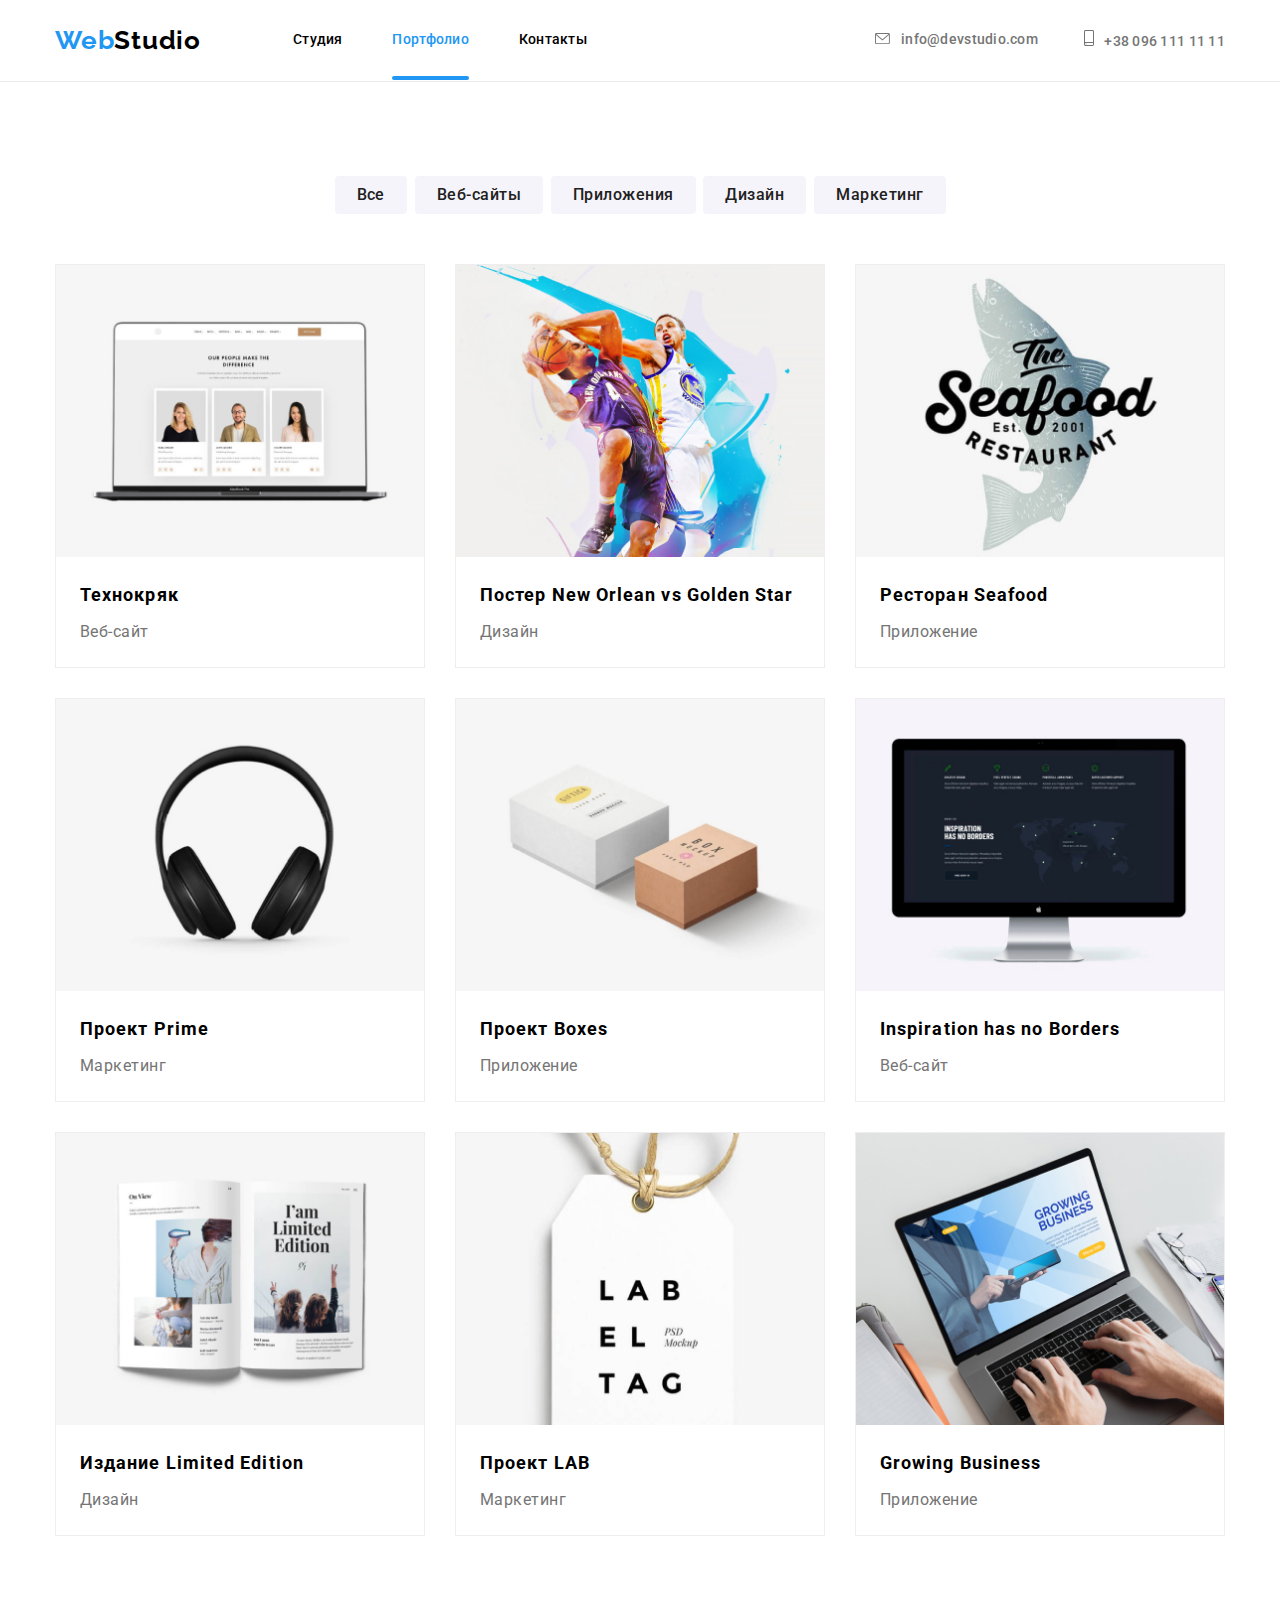
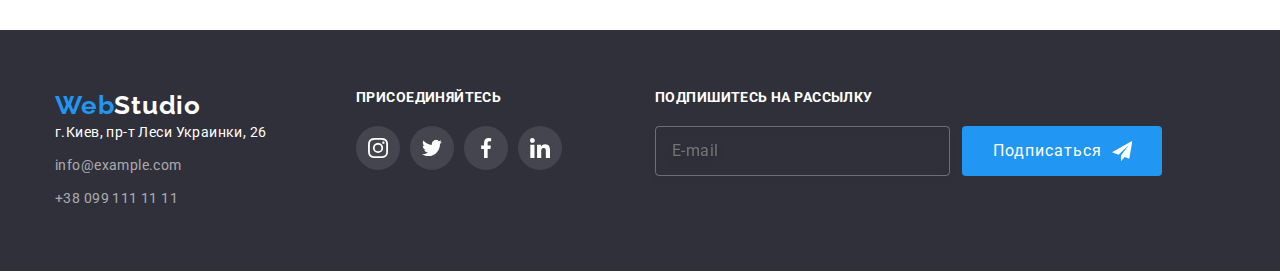
==== portfolio.html @ e786050d "первая фиксация" ====
<!DOCTYPE html>
<html lang="ru">
<head>
    <meta charset="UTF-8">
    <meta http-equiv="X-UA-Compatible" content="IE=edge">
    <meta name="viewport" content="width=device-width, initial-scale=1.0">
    <title>WebStudio</title>
    <link 
        href="https://fonts.googleapis.com/css2?family=Raleway:wght@700&family=Roboto:wght@400;500;700;900&display=swap"
        rel="stylesheet" />
    <link rel="stylesheet" href="https://cdnjs.cloudflare.com/ajax/libs/modern-normalize/1.1.0/modern-normalize.min.css">
    <link rel="stylesheet" href="css/styles.css"/>
</head>
<body>
    <!--шапка-->
    <header>
        <div class="container page-header">
            <nav>
                <a class="logo" href="./index.html">Web<span class="logo-accent">Studio</span></a>
                <ul class="header-nav">
                    <li class=""><a class="nav-page" href="./index.html">Студия</a></li>
                    <li class=""><a class="nav-page portfolio-page current" href="./portfolio.html">Портфолио</a></li>
                    <li class=""><a class="nav-page" href="">Контакты</a></li>
                </ul>
            </nav>
            <ul class="header-contact">
                <li><a class="contact-page" href="mailto:info@devstudio.com"><svg class="icon-header mail">
                            <use href="./images/symbol-defs.svg#envelope"></use>
                        </svg>info@devstudio.com</a></li>
                <li><a class="contact-page" href="tel:+380961111111"><svg class="icon-header tel">
                            <use href="./images/symbol-defs.svg#smartphone"></use>
                        </svg>+38 096 111 11 11</a></li>
            </ul>
        </div>
    </header>
    <main>
        <section class="portfolio">
            <div class="container">
                <!--фильтр-->
                <h1 class="portfolio-item">Наши работы</h1>
                <ul class="filter">
                    <li class="filter-button"><button type="button" class="button-port">Все</button></li>
                    <li class="filter-button"><button type="button" class="button-port">Веб-сайты</button></li>
                    <li class="filter-button"><button type="button" class="button-port">Приложения</button></li>
                    <li class="filter-button"><button type="button" class="button-port">Дизайн</button></li>
                    <li class="filter-button"><button type="button" class="button-port">Маркетинг</button></li>
                </ul>
                <!--список работ-->
                <ul class="work">
                    <li class="work-box"><a class="work-link" href="">
                        <div class="work-window"><img src="./images/techno.jpg" width="370" alt="Ноутбук со страницей веб-сайта">
                            <div class="work-card">
                                <p class="work-card-title">Ресурс предлагает комплексные предложения с разным уровнем функционала и сервисов. Все это позволит посетителю получить
                                исчерпывающие сведения о компании или частном лице.</p>
                            </div>
                        </div>
                        <div class="work-text">
                            <h3>Технокряк</h3>
                            <p>Веб-сайт</p>
                        </div></a>
                    </li>
                    <li class="work-box"><a class="work-link" href="">
                        <div class="work-window"><img src="./images/new-orlean.jpg" width="370" alt="Постер">
                            <div class="work-card">
                                <p class="work-card-title">Ресурс предлагает комплексные предложения с разным уровнем функционала и сервисов. Все это позволит посетителю получить
                                исчерпывающие сведения о компании или частном лице.</p>
                            </div>
                        </div>
                        <div class="work-text">
                            <h3>Постер New Orlean vs Golden Star</h3>
                            <p>Дизайн</p>
                        </div></a>
                    </li>
                    <li class="work-box"><a class="work-link" href="">
                        <div class="work-window"><img src="./images/seafood.jpg" width="370" alt="Логотип ресторана">
                            <div class="work-card">
                                <p class="work-card-title">Ресурс предлагает комплексные предложения с разным уровнем функционала и сервисов. Все это позволит посетителю получить
                                исчерпывающие сведения о компании или частном лице.</p>
                            </div>
                        </div>
                        <div class="work-text">
                            <h3>Ресторан Seafood</h3>
                            <p>Приложение</p>
                        </div></a>
                    </li>
                    <li class="work-box"><a class="work-link" href="">
                        <div class="work-window"><img src="./images/prime.jpg" width="370" alt="Наушники">
                            <div class="work-card">
                                <p class="work-card-title">Ресурс предлагает комплексные предложения с разным уровнем функционала и сервисов. Все это позволит посетителю получить
                                исчерпывающие сведения о компании или частном лице.</p>
                            </div>
                        </div>
                        <div class="work-text">
                            <h3>Проект Prime</h3>
                            <p>Маркетинг</p>
                        </div></a>
                    </li>
                    <li class="work-box"><a class="work-link" href="">
                        <div class="work-window"><img src="./images/boxes.jpg" width="370" alt="Коробки">
                            <div class="work-card">
                                <p class="work-card-title">Ресурс предлагает комплексные предложения с разным уровнем функционала и сервисов. Все это позволит посетителю получить
                                исчерпывающие сведения о компании или частном лице.</p>
                            </div>
                        </div>
                        <div class="work-text">
                            <h3>Проект Boxes</h3>
                            <p>Приложение</p>
                        </div></a>
                        
                    </li>
                    <li class="work-box"><a class="work-link" href="">
                        <div class="work-window"><img src="./images/borders.jpg" width="370" alt="Монитор со страницей веб-сайта">
                            <div class="work-card">
                                <p class="work-card-title">Ресурс предлагает комплексные предложения с разным уровнем функционала и сервисов. Все это позволит посетителю получить
                                исчерпывающие сведения о компании или частном лице.</p>
                            </div>
                        </div>
                        <div class="work-text">
                            <h3>Inspiration has no Borders</h3>
                            <p>Веб-сайт</p>
                        </div></a>
                    </li>
                    <li class="work-box"><a class="work-link" href="">
                        <div class="work-window"><img src="./images/limited.jpg" width="370" alt="Журнал">
                            <div class="work-card">
                                <p class="work-card-title">Ресурс предлагает комплексные предложения с разным уровнем функционала и сервисов. Все это позволит посетителю получить
                                исчерпывающие сведения о компании или частном лице.</p>
                            </div>
                        </div>
                        <div class="work-text">
                            <h3>Издание Limited Edition</h3>
                            <p>Дизайн</p>
                        </div></a>
                    </li>
                    <li class="work-box"><a class="work-link" href="">
                        <div class="work-window"><img src="./images/lab.jpg" width="370" alt="Бирка товара">
                            <div class="work-card">
                                <p class="work-card-title">Ресурс предлагает комплексные предложения с разным уровнем функционала и сервисов. Все это позволит посетителю получить
                                исчерпывающие сведения о компании или частном лице.</p>
                            </div>
                        </div>
                        <div class="work-text">
                            <h3>Проект LAB</h3>
                            <p>Маркетинг</p>
                        </div></a>
                    </li>
                    <li class="work-box"><a class="work-link" href="">
                        <div class="work-window"><img src="./images/business.jpg" width="370" alt="Фото приложения">
                            <div class="work-card">
                                <p class="work-card-title">Ресурс предлагает комплексные предложения с разным уровнем функционала и сервисов. Все это позволит посетителю получить
                                исчерпывающие сведения о компании или частном лице.</p>
                            </div>
                        </div>
                        <div class="work-text">
                            <h3>Growing Business</h3>
                            <p>Приложение</p>
                        </div></a>
                    </li>
                </ul>
            </div>
        </section>
    </main>
    <footer>
        <div class="container">
            <div class="footer-box">
                <div class="footer-address">
                    <a class="logo" href="./index.html">Web<span class="logo-accent-footer">Studio</span></a>
                    <address>
                        <ul class="address">
                            <li><a class="footer-contact" href="https://goo.gl/maps/jAV8vngoX1ZqWARp7">г.Киев, пр-т Леси
                                    Украинки, 26</a></li>
                            <li><a class="footer-contact phone-mail" href="mailto:info@example.com">info@example.com</a>
                            </li>
                            <li><a class="footer-contact phone-mail" href="tel:+380991111111">+38 099 111 11 11</a></li>
                        </ul>
                    </address>
                </div>
                <div class="footer-network">
                    <h3 class="network-title">присоединяйтесь</h3>
                    <ul class="team-network-footer">
                        <li><a href="" class="footer-svg"><svg class="icon">
                                    <use href="./images/symbol-defs.svg#instagram"></use>
                                </svg></a></li>
                        <li><a href="" class="footer-svg"><svg class="icon">
                                    <use href="./images/symbol-defs.svg#twitter"></use>
                                </svg></a></li>
                        <li><a href="" class="footer-svg"><svg class="icon">
                                    <use href="./images/symbol-defs.svg#facebook"></use>
                                </svg></a></li>
                        <li><a href="" class="footer-svg"><svg class="icon">
                                    <use href="./images/symbol-defs.svg#linkedin"></use>
                                </svg></a></li>
                    </ul>
                </div>
                <div class="footer-form">
                    <h3 class="network-title">Подпишитесь на рассылку</h3>
                    <form class="footer-form-box">
                        <input class="footer-email" type="email" name="email" required placeholder="E-mail" />
                        <button class="footer-subscrib" type="submit">Подписаться<svg class="airplane">
                                <use href="./images/symbol-defs.svg#airplane"></use>
                            </svg></button>
                    </form>
                </div>
            </div>
        </div>
    </footer>
</body>
</html>
---- css/styles.css ----
/*цвет основного текста #212121*/
/*цвет вторичного текста #757575*/
/*цвет текста акцент #2196F3*/
/*цвет текста активн #FFFFFF/
/*основной цвет фона #E5E5E5*/

:root {
    --primary-text-color: #21212;
    --main-text-color: #757575;
    --accent-text-color: #2196F3;
    --active-text-color: #FFFFFF;
}

body {
    background-color: #FFFFFF;
    color: var(--primary-text-color);

    font-family: Roboto, sans-serif;
    font-style: normal;
    font-weight: 700;
}

section {
    padding-top: 94px;
    padding-bottom: 94px;
}

.container {
    width: 1200px;
    padding-left: 15px;
    padding-right: 15px;
    margin-left: auto;
    margin-right: auto;
}

h1, h2, h3, ul, p {
    margin: 0;
    padding: 0;
}

ul {
    list-style: none;
    cursor: pointer;
}

html {
    box-sizing: border-box;
}

a {
    text-decoration: none;
    color: var(--primary-text-color);
    margin: 0;
        padding: 0;
}

img {
    display: block;
    width: 100%;
    height: auto;
    padding: 0;
    margin: 0;
}

/*шапка*/
/*логотип*/
.logo {
    color: var(--accent-text-color);

    font-family: Raleway, sans-serif;
    font-size: 26px;
    line-height: 1.19;
    letter-spacing: 0.03em;
}

.logo-accent {
    color: #000;
}

/*навигация + контакты*/
header {
    border-bottom: 1px solid #ECECEC;
}

.page-header {    
    display: flex;
    flex-direction: row;
    justify-content: space-between;
    align-items: center;
    padding-top: 25px;
    padding-bottom: 25px;
}

nav {
    width: 532px;
    display: flex;
    flex-direction: row;
    justify-content: space-between;
    align-items: center;
}

.header-nav, .header-contact {
    font-family: Roboto, sans-serif;
    font-weight: 500;
    font-size: 14px;
    line-height: 1.14;
    letter-spacing: 0.02em;
}

.header-nav {
    display: flex;
    flex-direction: row;
    width: 294px;
    justify-content: space-between;
    padding: 0;
}

.nav-page {
    position: relative;
    transition: color 250ms cubic-bezier(0.4, 0, 0.2, 1);
}

.nav-page:hover,
.nav-page:focus {
    color: var(--accent-text-color);
}

.studio-page::after,
.portfolio-page::after {
    display: block;
    content: "";
    position: absolute;
    width: 100%;
    height: 4px;
    border-radius: 2px;
    background-color: #2196F3;
    top: 45px;
}

.current {
    color: var(--accent-text-color);
}

.header-contact {
    display: flex;
    width: 350px;
    list-style: none;
    justify-content: space-between;
    align-items: center;
    padding: 0;
    margin: 0;
}

.icon-header {
    display: flexbox;
    fill: currentColor;
    margin: 0 10px 0 0;
    padding: 0;
    background-size: auto;
    background-position: center;
    align-items: center;
}

.mail {
    width: 16px;
    height: 12px;
}

.tel {
    width: 10px;
    height: 16px;
}

.contact-page {
    color: var(--main-text-color);
    transition: color 250ms cubic-bezier(0.4, 0, 0.2, 1);
}

.contact-page:hover,
.contact-page:focus {
    color: var(--accent-text-color);
}

/*герой*/
.hero {    
    color: #FFFFFF;
    background-color: #2F303A;
    background-image: linear-gradient(to right, rgba(47, 48, 58, 0.4), rgba(47, 48, 58, 0.4)), url('../images/hero.jpg');
    background-repeat: no-repeat;
    background-position: center;
    background-size: cover;
    background-size: 1600px;
    text-align: center;
    padding-top: 200px;
    padding-bottom: 200px;
}

.hero-item {
    display: inline-block;
    width: 696px;
    margin-bottom: 30px;
    
    color: #FFFFFF;

    font-family: Roboto, sans-serif;
    font-weight: 900;
    font-size: 44px;
    line-height: 1.36;
    letter-spacing: 0.06em;
    text-transform: uppercase;
}

.button-order {
    color: var(--active-text-color);
    background: var(--accent-text-color);
    
    font-family: Roboto, sans-serif;
    font-size: 16px;
    line-height: 1.88;
    letter-spacing: 0.06em;

    display: block;
    min-width: 200px;
    height: 50px;
    margin: 0 auto;
    
    cursor: pointer;

    border: transparent;
    border-radius: 4px;
    transition: color 250ms cubic-bezier(0.4, 0, 0.2, 1), background-color 250ms cubic-bezier(0.4, 0, 0.2, 1);    
}

.button-order:hover, 
.button-order:focus {
    color: var(--accent-text-color);
    background-color: var(--active-text-color);
}

.button-order:active {
    color: var(--accent-text-color);
}

/*направления*/

.quality {
    padding-bottom: 0;
}

.quality-big-box {
    display: flex;
    flex-direction: row;
    justify-content: space-between;
    padding: 0;
    margin-left: auto;
    margin-right: auto;
}

.quality-box {
    width: 270px;
    height: 251px;
}

.quality-box::before {
    display: block;
    content: "";
    height: 120px;
    margin-bottom: 30px;
    background: #F5F4FA;
    border-radius: 4px;
    background-size: 70px;
    background-position: center;
    background-repeat: no-repeat;
}

.antenna::before {         
    background-image: url(../images/antenna.svg);
}

.clock::before {
    background-image: url(../images/clock.svg);
}

.diagram::before {
    background-image: url(../images/diagram.svg);
}

.astronaut::before {
    background-image: url(../images/astronaut.svg);
}

.quality-title {
    color: var(--primary-text-color);

    font-family: Roboto, sans-serif;
    font-size: 14px;
    line-height: 1.14;
    letter-spacing: 0.03em;
    text-transform: uppercase;
    margin-bottom: 10px;
}

.quality-item {
    color: var(--main-text-color);

    font-family: Roboto, sans-serif;
    font-weight: 400;
    font-size: 14px;
    line-height: 1.71;
    letter-spacing: 0.03em;
}

/*чем занимаемся*/

.activity-title {
    color: var(--primary-text-color);

    font-family: Roboto, sans-serif;
    font-size: 36px;
    line-height: 1.17;
    text-align: center;
    letter-spacing: 0.03em;
    margin-top: 0;
    margin-bottom: 50px;
}

.activity-box {
    display: flex;
    flex-direction: row;
    justify-content: space-between;
    margin-top: 50px;
    margin: 0;
    padding: 0;
}

.activity-card {
    display: flex;
    position: relative;
}

.activity-card-title {
    display: flex;
    font-size: 14px;
    line-height: 1.14;
    align-items: center;
    justify-content: center;
    letter-spacing: 0.03em;
    text-transform: uppercase;
    color: #FFFFFF;
    position: absolute;
    background: rgba(47, 48, 58, 0.8);
    width: 100%;
    height: 70px;
    bottom: 0;
}

/*сотрудники*/

.team {    
    background-color: #F5F4FA;
}

.team-title {
    font-family: Roboto, sans-serif;
    font-size: 36px;
    line-height: 1.17;
    text-align: center;
    letter-spacing: 0.03em;
    margin-top: 0;
    margin-bottom: 50px;
    padding: 0;
}

.team-big-box {
    display: flex;
    flex-direction: row;
    justify-content: space-between;
    width: 1170px;
    margin: 0;
    padding: 0;
}

.team-box {
    background-color: #FFFFFF;
    width: 270px;        
    border-bottom-left-radius: 4px;
    border-bottom-right-radius: 4px;
    box-shadow: 0px 1px 3px rgba(0, 0, 0, 0.12), 
                0px 1px 1px rgba(0, 0, 0, 0.14), 
                0px 2px 1px rgba(0, 0, 0, 0.2);
}

.team-content {
    padding: 30px 0;
}

.team-box-title {
    color: var(--primary-text-color);

    font-family: Roboto, sans-serif;
    font-weight: 500;
    font-size: 16px;
    line-height: 1.19;
    text-align: center;
    letter-spacing: 0.03em;
    margin-top: 0; 
    margin-bottom: 10px;
}

.team-box-item {
    color: var(--main-text-color);

    font-family: Roboto, sans-serif;
    font-weight: 400;
    font-size: 16px;
    line-height: 1.19;
    text-align: center;
    letter-spacing: 0.03em;
    margin-bottom: 16px;
}

.team-network {
    display: flexbox;
    flex-direction: row;
    justify-content: space-between;
    margin-left: 32px;
    margin-right: 32px;
}

.team-svg {
    fill: rgba(175, 177, 184, 1);
    background-color: var(--active-text-color);

    width: 44px;
    height: 44px;
    margin: 0;
    padding: 0;
    border-radius: 50%;
    display: flex;
    align-items: center;
    justify-content: center;
    transition: background-color 250ms cubic-bezier(0.4, 0, 0.2, 1), fill 250ms cubic-bezier(0.4, 0, 0.2, 1);    
}

.team-svg:hover,
.team-svg:active {
    background-color: var(--accent-text-color);
    fill: var(--active-text-color);
}

.icon {
    display: block;
    width: 20px;
    height: 20px;
    margin: 0;
    padding: 0;
    background-size: auto;
    background-position: center;
    align-items: center;
}

.clients-title {
    color: var(--primary-text-color);
    
    font-family: Roboto, sans-serif;
    font-size: 36px;
    line-height: 1.17;
    letter-spacing: 0.03em;
    text-align: center;
    margin-bottom: 50px;
}
.clients-big-box {
    display: flex;
    justify-content: space-between;
    width: 1170px;
    margin: 0;
    padding: 0;
}

.clients-site {
    display: block;
    width: 170px;
    height: 92px;
    padding: 16px 32px;
    margin: 0;
    background-size: auto;
    background-position: center;
    background-color: #fff;
    border: 1px solid #AFB1B8;
    border-radius: 4px;
    fill: rgba(175, 177, 184, 1);
    transition: border-color 250ms cubic-bezier(0.4, 0, 0.2, 1), fill 250ms cubic-bezier(0.4, 0, 0.2, 1);    
}

.clients-icon {
    width: 106px;
    height: 60px;
}

.clients-site:hover, 
.clients-site:focus {
    fill: var(--accent-text-color);
    border-color: rgba(33, 150, 243, 1);
}

/*подвал*/
footer {
    background-color: #2F303A;
    padding-top: 60px;
    padding-bottom: 60px;
}

.footer-box {
    display: flex;
    flex-direction: row;
}

.footer-address {
    margin-right: 70px;
}

.footer .logo {
    display: inline-flex;
    margin-bottom: 20px;
}

.logo-accent-footer {
    color: #FFFFFF;
}

.address {
    font-style: normal;
    
    display: inline-block;
    width: 231px;    
    margin: 0;
    padding: 0;
}

.address > li {
    margin-bottom: 9px;
}

.address > li:last-child {
    margin-bottom: 0;
}

.footer-contact {
    color: #FFFFFF;

    font-family: Roboto, sans-serif;
    font-weight: 400;
    font-size: 14px;
    line-height: 1.71;
    letter-spacing: 0.03em;
    transition: color 250ms cubic-bezier(0.4, 0, 0.2, 1);
}

.phone-mail {
    color: rgba(255, 255, 255, 0.6);
}

.footer-contact:hover,
.footer-contact:focus {
    color: var(--accent-text-color);
}

.network-title {
    color: #FFFFFF;

    font-family: 'Roboto' sans-serif;
    font-size: 14px;
    line-height: 1.14;
    letter-spacing: 0.03em;
    text-transform: uppercase;
    margin-bottom: 20px;
    
}

.team-network {
    display: flex;
    width: 206px;
    justify-content: space-between;
    margin: auto;    
}

.team-network-footer {
    display: flex;
    width: 206px;
    justify-content: space-between;
    margin-left: 0; 
}

.footer-svg {
    background-color: rgba(255, 255, 255, 0.1);
    fill: #FFFFFF;

    width: 44px;
    height: 44px;
    border-radius: 50%;
    padding: auto;
    display: flex;
    align-items: center;
    justify-content: center;
    transition: background-color 250ms cubic-bezier(0.4, 0, 0.2, 1);
}

.footer-svg:hover,
.footer-svg:focus {
    background-color: var(--accent-text-color);
}

.footer-form {
    margin-left: 93px;
}

.footer-form-box {
    display: flex;
    height: 50px;   
}

.footer-email {
    color: rgba(255, 255, 255, 0.6);
    background-color: transparent;
    list-style: none;
    font-weight: 400;
    font-size: 16px;
    line-height: 1,25;
    letter-spacing: 0.03em;

    width: 295px;
    height: 50px;
    padding: 15px 16px;
    margin-right: 12px;
    
    border: 1px solid rgba(255, 255, 255, 0.3);
    filter: drop-shadow(0px 4px 4px rgba(0, 0, 0, 0.15));
    border-radius: 4px;
    transition: border-color 250ms cubic-bezier(0.4, 0, 0.2, 1);
}

.footer-email:focus {
    color: var(--accent-text-color);
    border-color: var(--accent-text-color);
}

.footer-subscrib {    
    color:var(--active-text-color);
    font-size: 16px;
    line-height: 1.88;
    letter-spacing: 0.06em;
    background: var(--accent-text-color);    
    border-radius: 4px;
    border-color:  transparent;

    cursor: pointer;

    display: flex;
    align-items: center;
    text-align: left;
    width: 200px;
    height: 50px;
    padding: 10px 28px 10px 29px;
    transition: box-shadow 250ms cubic-bezier(0.4, 0, 0.2, 1);
}

.footer-subscrib:hover {
    box-shadow: 0px 4px 4px rgba(0, 0, 0, 0.15);
}

.airplane {    
    width: 24px;
    height: 24px;
    margin-left: 10px;
    fill: #FFFFFF;
}

/*модалка*/

.backdrop {
    position: fixed;
    top: 0;
    left: 0;
    width: 100%;
    height: 100%;
    background-color: rgba(0, 0, 0, 0.2);
    opacity: 1;
    transition: opacity 250ms cubic-bezier(0.4, 0, 0.2, 1);   
}

.backdrop.is-hidden {
    opacity: 0;
    pointer-events: none;
}

.modal {
    position: absolute;
    width: 528px;
    height: 581px;
    background: #FFFFFF;
    box-shadow: 0px 1px 3px rgba(0, 0, 0, 0.12), 0px 1px 1px rgba(0, 0, 0, 0.14), 0px 2px 1px rgba(0, 0, 0, 0.2);
    border-radius: 4px;
    top: 50%;
    left: 50%;
    transform: translate(-50%, -50%) scale(1);
    transition: transform 250ms cubic-bezier(0.4, 0, 0.2, 1);
    padding: 40px;
}

.backdrop.is-hidden .modal {
    transform: translate(-50%, -50%) scale(0.9);
}

.modal-close {
    display: block;
    position: absolute;
    cursor: pointer;
    width: 30px;
    height: 30px;
    border-radius: 50%;
    border: 1px solid rgba(0, 0, 0, 0.1);
    top: 8px;
    right: 8px;
}

.close-svg {
    position: relative;
    width: 11px;
    height: 11px;
    fill: rgba(0, 0, 0, 1);
    align-items: center;
    justify-content: center;
}

.modal-title {
font-size: 20px;
line-height: 1.15;
letter-spacing: 0.03em;

color: #212121;
text-align: center;
margin-bottom: 30px;
}

.modal-form {
    display: block;
    position: relative;
    width: 100%;
    height: 40px;
    margin-bottom: 28px;
}

input, textarea {
    appearance: none;
    outline: none;
    border: none;   
}

.modal-input {
    display: block;
    width: 100%;
    height: 100%;
    border: 1px solid rgba(33, 33, 33, 0.2);
    border-radius: 4px;
    padding: 11px 11px 11px 42px;

    font-weight: 400;
    font-size: 14px;
    line-height: 1.14;
    letter-spacing: 0.01em;

    color: rgba(117, 117, 117, 0.5);

    transition: border-color 250ms cubic-bezier(0.4, 0, 0.2, 1);
}

.modal-item {
    display: block;
    position: absolute;
    font-weight: 400;
    font-size: 12px;
    line-height: 1.17;
    letter-spacing: 0.01em;

    color: #757575;
    top: 50%;
    left: 42px;
    transform: translateY(-50%);
    transition: transform 250ms cubic-bezier(0.4, 0, 0.2, 1);
}

.form-svg {
    display: block;
    width: 18px;
    height: 18px;
    position: absolute;
    left: 12px;
    top: 11px;    
    transition: fill 250ms cubic-bezier(0.4, 0, 0.2, 1);
}

.modal-input:focus + .modal-item, 
.modal-input:not(:placeholder-shown) + .modal-item {
    transform: translate(-42px, -40px);  
}

.modal-input:focus {
    border-color: var(--accent-text-color);
    color: var(--accent-text-color);
}

.modal-input:focus ~ .form-svg {
    fill: var(--accent-text-color);    
}

.textarea {
    display: block;
    position: relative;
    width: 100%;
    height: 120px;    
    margin-bottom: 25px;
}

textarea {    
    resize: none;
    border: 1px solid rgba(33, 33, 33, 0.2);
    border-radius: 4px;
    width: 100%;
    height: 100%;
    padding: 12px 16px;    
    transition: color 250ms cubic-bezier(0.4, 0, 0.2, 1);
    transition: border-color 250ms cubic-bezier(0.4, 0, 0.2, 1);  
}

textarea:focus {
    color: var(--accent-text-color);
    border-color: var(--accent-text-color);    
}

.textarea-item {
    display: block;
    position: absolute;
    font-weight: 400;
    font-size: 12px;
    line-height: 1.17;
    letter-spacing: 0.01em;

    color: #757575;
    top: -18px;
    left: 0;    
}

.checkbox-title {
    font-weight: 400;
    font-size: 14px;
    line-height: 1.71;
    letter-spacing: 0.03em;
    
    color: #757575;

    display: flex;
    justify-content: center;
    align-items: center;
}

.checkbox {
    --webkit-appearance: none;
    --moz-appearance: none;
    appearance: none;
}

.checkbox-svg {
    display: inline-block;
    content: "";
    width: 16px;
    height: 15px;
    border: 1px solid #212121;
    border-radius: 2px;    
    margin-right: 8px;    
}

.checkbox:checked + .checkbox-svg {
    background-size: contain;
    background-color: var(--accent-text-color);
    background-image: url(../images/ticks.svg);
    border-color: transparent;
    fill: var(--active-text-color);
}

.treaty {
    margin-left: 4px;
    color: var(--accent-text-color);
    text-decoration: underline;
}

.modal-submit {
    display: block;
    width: 200px;
    height: 50px;
    margin: 30px auto 0 auto;
    
    cursor: pointer;

    font-size: 16px;
    line-height: 1.88;
    letter-spacing: 0.06em;
    
    color: #FFFFFF;
    background-color: var(--accent-text-color);
    border-color: transparent;
    box-shadow: 0px 4px 4px rgba(0, 0, 0, 0.15);
    border-radius: 4px;
}

/*портфолио*/
.portfolio-item {
    color: var(--primary-text-color);
    font-size: 0;
    margin: 0;
    padding: 0;
}

.filter {
    max-width: 611px;
    display: flex;
    flex-direction: row;
    justify-content: space-between;
    margin-left: auto;
    margin-right: auto;
    margin-top: 0;
    margin-bottom: 50px;
    padding: 0;
}

.button-port {
    color: #212121;
    background: #F5F4FA;

    font-family: Roboto, sans-serif;
    font-size: 16px;
    font-weight: 500;
    line-height: 1.62;
    letter-spacing: 0.03em;
    
    display: block;
    cursor: pointer;
    padding: 6px 22px;

    border: transparent;
    border-radius: 4px;

    transition: color 250ms cubic-bezier(0.4, 0, 0.2, 1), background-color 250ms cubic-bezier(0.4, 0, 0.2, 1), box-shadow 250ms cubic-bezier(0.4, 0, 0.2, 1);
}

.button-port:hover,
.button-port:focus {
    color: var(--active-text-color);
    background-color: var(--accent-text-color);
    box-shadow: inset 0px 3px 1px rgba(0, 0, 0, 0.1), 
                    0px 1px 2px rgba(0, 0, 0, 0.08), 
                    0px 2px 2px rgba(0, 0, 0, 0.12);
}

.filter-button > filter {
    margin: 0;
    padding: 0;
}

.work {
    display: flex;
    width: 1170px;
    
    flex-wrap: wrap;
    margin-bottom: 0;
    padding: 0;
}

.work-box {
    display: block;
    
    width: 370px;
    height: 404px;
    margin-left: 0;
    margin-right: 30px;
    margin-top: 0;
    margin-bottom: 30px;
    padding: 0;
    background-color: #FFFFFF;
    border: 1px solid #EEEEEE;
}

.work-box:nth-child(3n) {
    margin-right: 0;
}

.work-box:nth-last-child(-n+3) {
    margin-bottom: 0;
}

.work-box {
    display: block;
    transition: box-shadow 250ms cubic-bezier(0.4, 0, 0.2, 1);    
}

.work-text {
    padding: 20px 24px;
}

.work-text h3 {
    color: var(--primary-text-color);

    font-family: Roboto, sans-serif;
    font-size: 18px;
    line-height: 2;
    letter-spacing: 0.06em;
    padding: 0;
    margin: 0 0 4px 0;
}

.work-text p {
    color: var(--main-text-color);

    font-family: Roboto, sans-serif;
    font-weight: 400;
    font-size: 16px;
    line-height: 1.88;
    letter-spacing: 0.03em;
    margin: 0;
    padding: 0;
}

.work-window {
    display: block;
    position: relative;
    overflow: hidden;
}

.work-card {
    display: block;
    position: absolute;
    width: 370px;
    height: 294px;
    padding: 64px 24px;
    top: 0;
    left: 0;
    background-color: rgba(33, 150, 243, 0.9);
    opacity: 0;
    transform: translateY(100%);
    transition: opacity 250ms cubic-bezier(0.4, 0, 0.2, 1), transform 250ms cubic-bezier(0.4, 0, 0.2, 1);
    box-shadow: none;
}

.work-link:hover .work-card, 
.work-link:focus .work-card {
    opacity: 1;
    transform: translateY(0%);
}

.work-link {
    display: block;
}

.work-link:hover, 
.work-link:focus  {
    box-shadow: 0px 1px 1px rgba(0, 0, 0, 0.12), 0px 4px 4px rgba(0, 0, 0, 0.06), 1px 4px 6px rgba(0, 0, 0, 0.16);
}


.work-card .work-card-title {
    font-weight: 400;
    font-size: 18px;
    line-height: 1.56;
    letter-spacing: 0.03em;

    color: #FFFFFF;
}
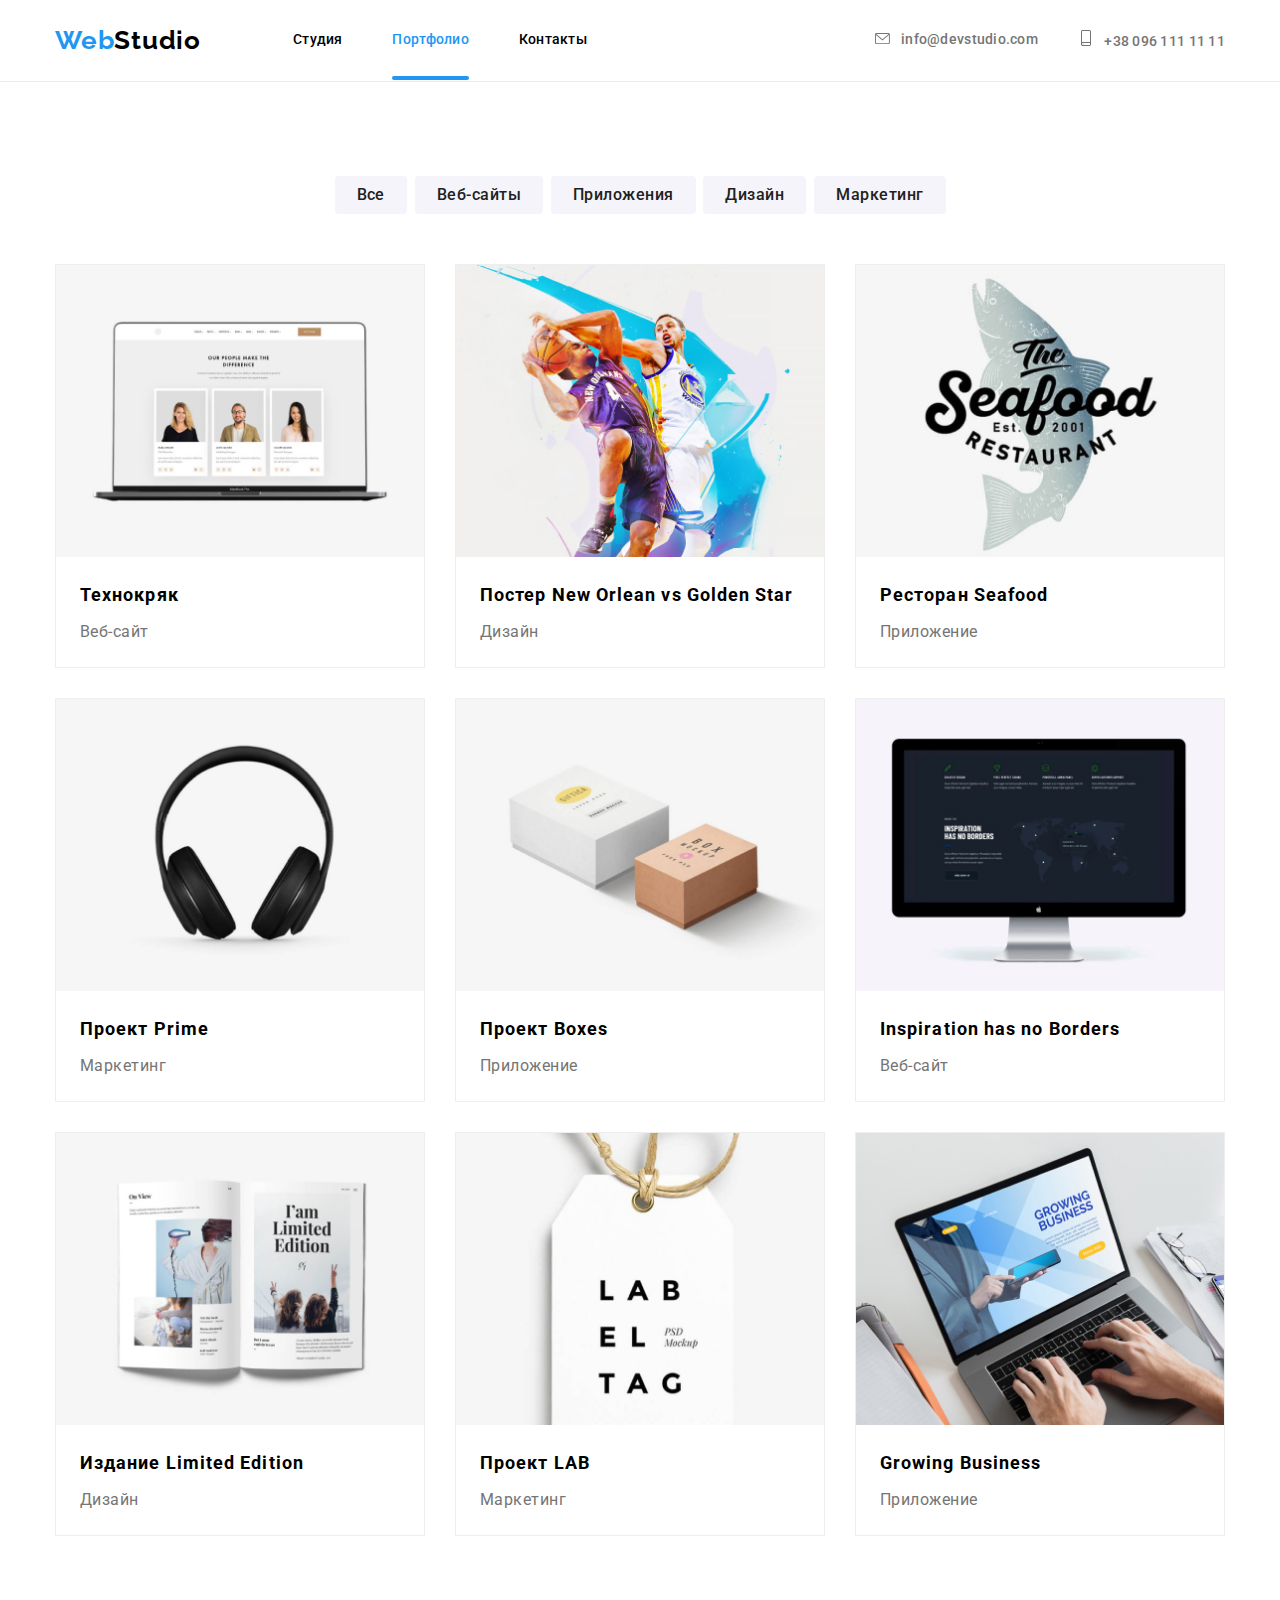
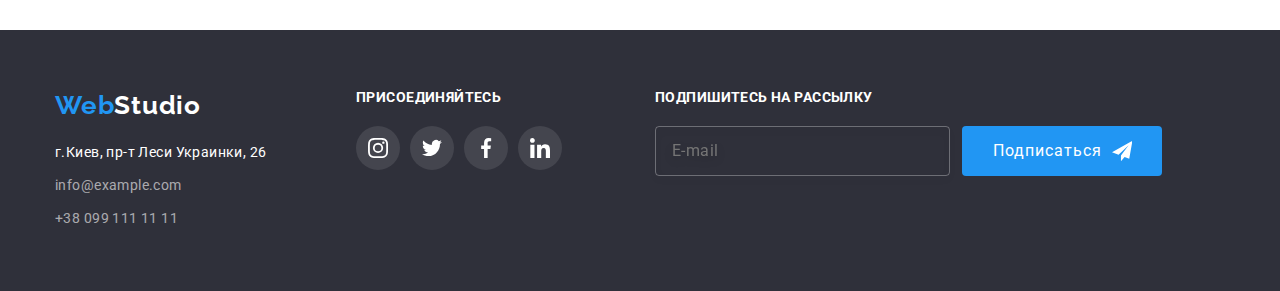
==== commit a8c92d78: "переименование классов по BEM" ====
--- a/portfolio.html
+++ b/portfolio.html
@@ -14,20 +14,20 @@
 <body>
     <!--шапка-->
     <header>
-        <div class="container page-header">
-            <nav>
-                <a class="logo" href="./index.html">Web<span class="logo-accent">Studio</span></a>
-                <ul class="header-nav">
-                    <li class=""><a class="nav-page" href="./index.html">Студия</a></li>
-                    <li class=""><a class="nav-page portfolio-page current" href="./portfolio.html">Портфолио</a></li>
-                    <li class=""><a class="nav-page" href="">Контакты</a></li>
+        <div class="container header">
+            <nav class="header__nav">
+                <a class="logo" href="./index.html">Web<span class="logo--black">Studio</span></a>
+                <ul class="header__menu">
+                    <li class=""><a class="header__link" href="./index.html">Студия</a></li>
+                    <li class=""><a class="header__link header__link--color header__link--line" href="./portfolio.html">Портфолио</a></li>
+                    <li class=""><a class="header__link" href="">Контакты</a></li>
                 </ul>
             </nav>
-            <ul class="header-contact">
-                <li><a class="contact-page" href="mailto:info@devstudio.com"><svg class="icon-header mail">
+            <ul class="header__contact">
+                <li><a class="header__communication" href="mailto:info@devstudio.com"><svg class="header__icon">
                             <use href="./images/symbol-defs.svg#envelope"></use>
                         </svg>info@devstudio.com</a></li>
-                <li><a class="contact-page" href="tel:+380961111111"><svg class="icon-header tel">
+                <li><a class="header__communication" href="tel:+380961111111"><svg class="header__icon header__icon--size">
                             <use href="./images/symbol-defs.svg#smartphone"></use>
                         </svg>+38 096 111 11 11</a></li>
             </ul>
@@ -37,123 +37,123 @@
         <section class="portfolio">
             <div class="container">
                 <!--фильтр-->
-                <h1 class="portfolio-item">Наши работы</h1>
-                <ul class="filter">
-                    <li class="filter-button"><button type="button" class="button-port">Все</button></li>
-                    <li class="filter-button"><button type="button" class="button-port">Веб-сайты</button></li>
-                    <li class="filter-button"><button type="button" class="button-port">Приложения</button></li>
-                    <li class="filter-button"><button type="button" class="button-port">Дизайн</button></li>
-                    <li class="filter-button"><button type="button" class="button-port">Маркетинг</button></li>
+                <h1 class="filter__title">Наши работы</h1>
+                <ul class="filter__box">
+                    <li class=""><button type="button" class="filter__button">Все</button></li>
+                    <li class=""><button type="button" class="filter__button">Веб-сайты</button></li>
+                    <li class=""><button type="button" class="filter__button">Приложения</button></li>
+                    <li class=""><button type="button" class="filter__button">Дизайн</button></li>
+                    <li class=""><button type="button" class="filter__button">Маркетинг</button></li>
                 </ul>
                 <!--список работ-->
                 <ul class="work">
-                    <li class="work-box"><a class="work-link" href="">
-                        <div class="work-window"><img src="./images/techno.jpg" width="370" alt="Ноутбук со страницей веб-сайта">
-                            <div class="work-card">
-                                <p class="work-card-title">Ресурс предлагает комплексные предложения с разным уровнем функционала и сервисов. Все это позволит посетителю получить
-                                исчерпывающие сведения о компании или частном лице.</p>
-                            </div>
-                        </div>
-                        <div class="work-text">
-                            <h3>Технокряк</h3>
-                            <p>Веб-сайт</p>
-                        </div></a>
-                    </li>
-                    <li class="work-box"><a class="work-link" href="">
-                        <div class="work-window"><img src="./images/new-orlean.jpg" width="370" alt="Постер">
-                            <div class="work-card">
-                                <p class="work-card-title">Ресурс предлагает комплексные предложения с разным уровнем функционала и сервисов. Все это позволит посетителю получить
-                                исчерпывающие сведения о компании или частном лице.</p>
-                            </div>
-                        </div>
-                        <div class="work-text">
-                            <h3>Постер New Orlean vs Golden Star</h3>
-                            <p>Дизайн</p>
-                        </div></a>
-                    </li>
-                    <li class="work-box"><a class="work-link" href="">
-                        <div class="work-window"><img src="./images/seafood.jpg" width="370" alt="Логотип ресторана">
-                            <div class="work-card">
-                                <p class="work-card-title">Ресурс предлагает комплексные предложения с разным уровнем функционала и сервисов. Все это позволит посетителю получить
-                                исчерпывающие сведения о компании или частном лице.</p>
-                            </div>
-                        </div>
-                        <div class="work-text">
-                            <h3>Ресторан Seafood</h3>
-                            <p>Приложение</p>
-                        </div></a>
-                    </li>
-                    <li class="work-box"><a class="work-link" href="">
-                        <div class="work-window"><img src="./images/prime.jpg" width="370" alt="Наушники">
-                            <div class="work-card">
-                                <p class="work-card-title">Ресурс предлагает комплексные предложения с разным уровнем функционала и сервисов. Все это позволит посетителю получить
-                                исчерпывающие сведения о компании или частном лице.</p>
-                            </div>
-                        </div>
-                        <div class="work-text">
-                            <h3>Проект Prime</h3>
-                            <p>Маркетинг</p>
-                        </div></a>
-                    </li>
-                    <li class="work-box"><a class="work-link" href="">
-                        <div class="work-window"><img src="./images/boxes.jpg" width="370" alt="Коробки">
-                            <div class="work-card">
-                                <p class="work-card-title">Ресурс предлагает комплексные предложения с разным уровнем функционала и сервисов. Все это позволит посетителю получить
-                                исчерпывающие сведения о компании или частном лице.</p>
-                            </div>
-                        </div>
-                        <div class="work-text">
-                            <h3>Проект Boxes</h3>
-                            <p>Приложение</p>
+                    <li class="work__box"><a class="work__link" href="">
+                        <div class="work__window"><img src="./images/techno.jpg" width="370" alt="Ноутбук со страницей веб-сайта">
+                            <div class="work__card">
+                                <p class="work__overlay">Ресурс предлагает комплексные предложения с разным уровнем функционала и сервисов. Все это позволит посетителю получить
+                                исчерпывающие сведения о компании или частном лице.</p>
+                            </div>
+                        </div>
+                        <div class="work__text">
+                            <h3 class="work__title">Технокряк</h3>
+                            <p class="work__item" >Веб-сайт</p>
+                        </div></a>
+                    </li>
+                    <li class="work__box"><a class="work__link" href="">
+                        <div class="work__window"><img src="./images/new-orlean.jpg" width="370" alt="Постер">
+                            <div class="work__card">
+                                <p class="work__overlay">Ресурс предлагает комплексные предложения с разным уровнем функционала и сервисов. Все это позволит посетителю получить
+                                исчерпывающие сведения о компании или частном лице.</p>
+                            </div>
+                        </div>
+                        <div class="work__text">
+                            <h3 class="work__title">Постер New Orlean vs Golden Star</h3>
+                            <p class="work__item" >Дизайн</p>
+                        </div></a>
+                    </li>
+                    <li class="work__box"><a class="work__link" href="">
+                        <div class="work__window"><img src="./images/seafood.jpg" width="370" alt="Логотип ресторана">
+                            <div class="work__card">
+                                <p class="work__overlay">Ресурс предлагает комплексные предложения с разным уровнем функционала и сервисов. Все это позволит посетителю получить
+                                исчерпывающие сведения о компании или частном лице.</p>
+                            </div>
+                        </div>
+                        <div class="work__text">
+                            <h3 class="work__title">Ресторан Seafood</h3>
+                            <p class="work__item" >Приложение</p>
+                        </div></a>
+                    </li>
+                    <li class="work__box"><a class="work__link" href="">
+                        <div class="work__window"><img src="./images/prime.jpg" width="370" alt="Наушники">
+                            <div class="work__card">
+                                <p class="work__overlay">Ресурс предлагает комплексные предложения с разным уровнем функционала и сервисов. Все это позволит посетителю получить
+                                исчерпывающие сведения о компании или частном лице.</p>
+                            </div>
+                        </div>
+                        <div class="work__text">
+                            <h3 class="work__title">Проект Prime</h3>
+                            <p class="work__item" >Маркетинг</p>
+                        </div></a>
+                    </li>
+                    <li class="work__box"><a class="work__link" href="">
+                        <div class="work__window"><img src="./images/boxes.jpg" width="370" alt="Коробки">
+                            <div class="work__card">
+                                <p class="work__overlay">Ресурс предлагает комплексные предложения с разным уровнем функционала и сервисов. Все это позволит посетителю получить
+                                исчерпывающие сведения о компании или частном лице.</p>
+                            </div>
+                        </div>
+                        <div class="work__text">
+                            <h3 class="work__title">Проект Boxes</h3>
+                            <p class="work__item" >Приложение</p>
                         </div></a>
                         
                     </li>
-                    <li class="work-box"><a class="work-link" href="">
-                        <div class="work-window"><img src="./images/borders.jpg" width="370" alt="Монитор со страницей веб-сайта">
-                            <div class="work-card">
-                                <p class="work-card-title">Ресурс предлагает комплексные предложения с разным уровнем функционала и сервисов. Все это позволит посетителю получить
-                                исчерпывающие сведения о компании или частном лице.</p>
-                            </div>
-                        </div>
-                        <div class="work-text">
-                            <h3>Inspiration has no Borders</h3>
-                            <p>Веб-сайт</p>
-                        </div></a>
-                    </li>
-                    <li class="work-box"><a class="work-link" href="">
-                        <div class="work-window"><img src="./images/limited.jpg" width="370" alt="Журнал">
-                            <div class="work-card">
-                                <p class="work-card-title">Ресурс предлагает комплексные предложения с разным уровнем функционала и сервисов. Все это позволит посетителю получить
-                                исчерпывающие сведения о компании или частном лице.</p>
-                            </div>
-                        </div>
-                        <div class="work-text">
-                            <h3>Издание Limited Edition</h3>
-                            <p>Дизайн</p>
-                        </div></a>
-                    </li>
-                    <li class="work-box"><a class="work-link" href="">
-                        <div class="work-window"><img src="./images/lab.jpg" width="370" alt="Бирка товара">
-                            <div class="work-card">
-                                <p class="work-card-title">Ресурс предлагает комплексные предложения с разным уровнем функционала и сервисов. Все это позволит посетителю получить
-                                исчерпывающие сведения о компании или частном лице.</p>
-                            </div>
-                        </div>
-                        <div class="work-text">
-                            <h3>Проект LAB</h3>
-                            <p>Маркетинг</p>
-                        </div></a>
-                    </li>
-                    <li class="work-box"><a class="work-link" href="">
-                        <div class="work-window"><img src="./images/business.jpg" width="370" alt="Фото приложения">
-                            <div class="work-card">
-                                <p class="work-card-title">Ресурс предлагает комплексные предложения с разным уровнем функционала и сервисов. Все это позволит посетителю получить
-                                исчерпывающие сведения о компании или частном лице.</p>
-                            </div>
-                        </div>
-                        <div class="work-text">
-                            <h3>Growing Business</h3>
-                            <p>Приложение</p>
+                    <li class="work__box"><a class="work__link" href="">
+                        <div class="work__window"><img src="./images/borders.jpg" width="370" alt="Монитор со страницей веб-сайта">
+                            <div class="work__card">
+                                <p class="work__overlay">Ресурс предлагает комплексные предложения с разным уровнем функционала и сервисов. Все это позволит посетителю получить
+                                исчерпывающие сведения о компании или частном лице.</p>
+                            </div>
+                        </div>
+                        <div class="work__text">
+                            <h3 class="work__title">Inspiration has no Borders</h3>
+                            <p class="work__item" >Веб-сайт</p>
+                        </div></a>
+                    </li>
+                    <li class="work__box"><a class="work__link" href="">
+                        <div class="work__window"><img src="./images/limited.jpg" width="370" alt="Журнал">
+                            <div class="work__card">
+                                <p class="work__overlay">Ресурс предлагает комплексные предложения с разным уровнем функционала и сервисов. Все это позволит посетителю получить
+                                исчерпывающие сведения о компании или частном лице.</p>
+                            </div>
+                        </div>
+                        <div class="work__text">
+                            <h3 class="work__title">Издание Limited Edition</h3>
+                            <p class="work__item" >Дизайн</p>
+                        </div></a>
+                    </li>
+                    <li class="work__box"><a class="work__link" href="">
+                        <div class="work__window"><img src="./images/lab.jpg" width="370" alt="Бирка товара">
+                            <div class="work__card">
+                                <p class="work__overlay">Ресурс предлагает комплексные предложения с разным уровнем функционала и сервисов. Все это позволит посетителю получить
+                                исчерпывающие сведения о компании или частном лице.</p>
+                            </div>
+                        </div>
+                        <div class="work__text">
+                            <h3 class="work__title">Проект LAB</h3>
+                            <p class="work__item" >Маркетинг</p>
+                        </div></a>
+                    </li>
+                    <li class="work__box"><a class="work__link" href="">
+                        <div class="work__window"><img src="./images/business.jpg" width="370" alt="Фото приложения">
+                            <div class="work__card">
+                                <p class="work__overlay">Ресурс предлагает комплексные предложения с разным уровнем функционала и сервисов. Все это позволит посетителю получить
+                                исчерпывающие сведения о компании или частном лице.</p>
+                            </div>
+                        </div>
+                        <div class="work__text">
+                            <h3 class="work__title">Growing Business</h3>
+                            <p class="work__item" >Приложение</p>
                         </div></a>
                     </li>
                 </ul>
@@ -162,41 +162,42 @@
     </main>
     <footer>
         <div class="container">
-            <div class="footer-box">
-                <div class="footer-address">
-                    <a class="logo" href="./index.html">Web<span class="logo-accent-footer">Studio</span></a>
+            <div class="footer">
+                <div class="footer__box">
+                    <a class="logo" href="./index.html">Web<span class="logo--white">Studio</span></a>
                     <address>
-                        <ul class="address">
-                            <li><a class="footer-contact" href="https://goo.gl/maps/jAV8vngoX1ZqWARp7">г.Киев, пр-т Леси
+                        <ul class="footer__address">
+                            <li><a class="footer__contact" href="https://goo.gl/maps/jAV8vngoX1ZqWARp7">г.Киев, пр-т Леси
                                     Украинки, 26</a></li>
-                            <li><a class="footer-contact phone-mail" href="mailto:info@example.com">info@example.com</a>
-                            </li>
-                            <li><a class="footer-contact phone-mail" href="tel:+380991111111">+38 099 111 11 11</a></li>
+                            <li><a class="footer__contact footer__contact--color"
+                                    href="mailto:info@example.com">info@example.com</a></li>
+                            <li><a class="footer__contact footer__contact--color" href="tel:+380991111111">+38 099 111 11
+                                    11</a></li>
                         </ul>
                     </address>
                 </div>
-                <div class="footer-network">
-                    <h3 class="network-title">присоединяйтесь</h3>
-                    <ul class="team-network-footer">
-                        <li><a href="" class="footer-svg"><svg class="icon">
+                <div class="footer__social">
+                    <h3 class="footer__title">присоединяйтесь</h3>
+                    <ul class="network network--left">
+                        <li><a href="" class="network__svg network__svg--color"><svg class="network__icon">
                                     <use href="./images/symbol-defs.svg#instagram"></use>
                                 </svg></a></li>
-                        <li><a href="" class="footer-svg"><svg class="icon">
+                        <li><a href="" class="network__svg network__svg--color"><svg class="network__icon">
                                     <use href="./images/symbol-defs.svg#twitter"></use>
                                 </svg></a></li>
-                        <li><a href="" class="footer-svg"><svg class="icon">
+                        <li><a href="" class="network__svg network__svg--color"><svg class="network__icon">
                                     <use href="./images/symbol-defs.svg#facebook"></use>
                                 </svg></a></li>
-                        <li><a href="" class="footer-svg"><svg class="icon">
+                        <li><a href="" class="network__svg network__svg--color"><svg class="network__icon">
                                     <use href="./images/symbol-defs.svg#linkedin"></use>
                                 </svg></a></li>
                     </ul>
                 </div>
-                <div class="footer-form">
-                    <h3 class="network-title">Подпишитесь на рассылку</h3>
-                    <form class="footer-form-box">
-                        <input class="footer-email" type="email" name="email" required placeholder="E-mail" />
-                        <button class="footer-subscrib" type="submit">Подписаться<svg class="airplane">
+                <div class="footer__form">
+                    <h3 class="footer__title">Подпишитесь на рассылку</h3>
+                    <form class="footer__subscrib">
+                        <input class="footer__input" type="email" name="email" required placeholder="E-mail" />
+                        <button class="footer__button" type="submit">Подписаться<svg class="footer__icon">
                                 <use href="./images/symbol-defs.svg#airplane"></use>
                             </svg></button>
                     </form>
--- a/css/styles.css
+++ b/css/styles.css
@@ -63,35 +63,37 @@
 }
 
 /*шапка*/
-/*логотип*/
-.logo {
-    color: var(--accent-text-color);
-
-    font-family: Raleway, sans-serif;
-    font-size: 26px;
-    line-height: 1.19;
-    letter-spacing: 0.03em;
-}
-
-.logo-accent {
-    color: #000;
-}
-
-/*навигация + контакты*/
+
 header {
     border-bottom: 1px solid #ECECEC;
 }
 
-.page-header {    
-    display: flex;
-    flex-direction: row;
+.header {    
+    display: flex;
     justify-content: space-between;
     align-items: center;
     padding-top: 25px;
     padding-bottom: 25px;
 }
 
-nav {
+/*логотип*/
+.logo {
+    color: var(--accent-text-color);
+
+    display: block;
+
+    font-family: Raleway, sans-serif;
+    font-size: 26px;
+    line-height: 1.19;
+    letter-spacing: 0.03em;
+}
+
+.logo--black {
+    color: #000;
+}
+
+/*навигация + контакты*/
+.header__nav {
     width: 532px;
     display: flex;
     flex-direction: row;
@@ -99,7 +101,7 @@
     align-items: center;
 }
 
-.header-nav, .header-contact {
+.header__menu, .header__contact {
     font-family: Roboto, sans-serif;
     font-weight: 500;
     font-size: 14px;
@@ -107,7 +109,7 @@
     letter-spacing: 0.02em;
 }
 
-.header-nav {
+.header__menu {
     display: flex;
     flex-direction: row;
     width: 294px;
@@ -115,18 +117,17 @@
     padding: 0;
 }
 
-.nav-page {
+.header__link {
     position: relative;
     transition: color 250ms cubic-bezier(0.4, 0, 0.2, 1);
 }
 
-.nav-page:hover,
-.nav-page:focus {
+.header__link:hover,
+.header__link:focus {
     color: var(--accent-text-color);
 }
 
-.studio-page::after,
-.portfolio-page::after {
+.header__link--line::after {
     display: block;
     content: "";
     position: absolute;
@@ -137,11 +138,11 @@
     top: 45px;
 }
 
-.current {
+.header__link--color {
     color: var(--accent-text-color);
 }
 
-.header-contact {
+.header__contact {
     display: flex;
     width: 350px;
     list-style: none;
@@ -151,34 +152,27 @@
     margin: 0;
 }
 
-.icon-header {
-    display: flexbox;
-    fill: currentColor;
-    margin: 0 10px 0 0;
-    padding: 0;
-    background-size: auto;
-    background-position: center;
-    align-items: center;
-}
-
-.mail {
+.header__communication {
+    color: var(--main-text-color);
+    transition: color 250ms cubic-bezier(0.4, 0, 0.2, 1);
+}
+
+.header__communication:hover,
+.header__communication:focus {
+    color: var(--accent-text-color);
+}
+
+.header__icon {
+    display: inline-block;
     width: 16px;
     height: 12px;
-}
-
-.tel {
-    width: 10px;
+    fill: currentColor;
+    margin-right: 10px;
+    padding: 0;
+}
+
+.header__icon--size {
     height: 16px;
-}
-
-.contact-page {
-    color: var(--main-text-color);
-    transition: color 250ms cubic-bezier(0.4, 0, 0.2, 1);
-}
-
-.contact-page:hover,
-.contact-page:focus {
-    color: var(--accent-text-color);
 }
 
 /*герой*/
@@ -195,7 +189,7 @@
     padding-bottom: 200px;
 }
 
-.hero-item {
+.hero__item {
     display: inline-block;
     width: 696px;
     margin-bottom: 30px;
@@ -247,7 +241,7 @@
     padding-bottom: 0;
 }
 
-.quality-big-box {
+.quality__box {
     display: flex;
     flex-direction: row;
     justify-content: space-between;
@@ -256,12 +250,12 @@
     margin-right: auto;
 }
 
-.quality-box {
+.quality__card {
     width: 270px;
     height: 251px;
 }
 
-.quality-box::before {
+.quality__card::before {
     display: block;
     content: "";
     height: 120px;
@@ -273,23 +267,23 @@
     background-repeat: no-repeat;
 }
 
-.antenna::before {         
+.quality__card--antenna::before {         
     background-image: url(../images/antenna.svg);
 }
 
-.clock::before {
+.quality__card--clock::before {
     background-image: url(../images/clock.svg);
 }
 
-.diagram::before {
+.quality__card--diagram::before {
     background-image: url(../images/diagram.svg);
 }
 
-.astronaut::before {
+.quality__card--astronaut::before {
     background-image: url(../images/astronaut.svg);
 }
 
-.quality-title {
+.quality__title {
     color: var(--primary-text-color);
 
     font-family: Roboto, sans-serif;
@@ -300,7 +294,7 @@
     margin-bottom: 10px;
 }
 
-.quality-item {
+.quality__item {
     color: var(--main-text-color);
 
     font-family: Roboto, sans-serif;
@@ -312,7 +306,7 @@
 
 /*чем занимаемся*/
 
-.activity-title {
+.activity__title {
     color: var(--primary-text-color);
 
     font-family: Roboto, sans-serif;
@@ -324,7 +318,7 @@
     margin-bottom: 50px;
 }
 
-.activity-box {
+.activity__box {
     display: flex;
     flex-direction: row;
     justify-content: space-between;
@@ -333,12 +327,12 @@
     padding: 0;
 }
 
-.activity-card {
+.activity__card {
     display: flex;
     position: relative;
 }
 
-.activity-card-title {
+.activity__item {
     display: flex;
     font-size: 14px;
     line-height: 1.14;
@@ -360,7 +354,7 @@
     background-color: #F5F4FA;
 }
 
-.team-title {
+.team__title {
     font-family: Roboto, sans-serif;
     font-size: 36px;
     line-height: 1.17;
@@ -371,7 +365,7 @@
     padding: 0;
 }
 
-.team-big-box {
+.team__box {
     display: flex;
     flex-direction: row;
     justify-content: space-between;
@@ -380,7 +374,7 @@
     padding: 0;
 }
 
-.team-box {
+.team__employee {
     background-color: #FFFFFF;
     width: 270px;        
     border-bottom-left-radius: 4px;
@@ -390,11 +384,11 @@
                 0px 2px 1px rgba(0, 0, 0, 0.2);
 }
 
-.team-content {
+.team__card {
     padding: 30px 0;
 }
 
-.team-box-title {
+.team__name {
     color: var(--primary-text-color);
 
     font-family: Roboto, sans-serif;
@@ -407,7 +401,7 @@
     margin-bottom: 10px;
 }
 
-.team-box-item {
+.team__profession {
     color: var(--main-text-color);
 
     font-family: Roboto, sans-serif;
@@ -419,47 +413,39 @@
     margin-bottom: 16px;
 }
 
-.team-network {
-    display: flexbox;
-    flex-direction: row;
+.network {
+    display: flex;
+    width: 206px;
     justify-content: space-between;
-    margin-left: 32px;
-    margin-right: 32px;
-}
-
-.team-svg {
+    margin: auto;    
+}
+
+.network__svg {
     fill: rgba(175, 177, 184, 1);
     background-color: var(--active-text-color);
 
+    display: flex;
     width: 44px;
     height: 44px;
-    margin: 0;
-    padding: 0;
     border-radius: 50%;
-    display: flex;
     align-items: center;
     justify-content: center;
-    transition: background-color 250ms cubic-bezier(0.4, 0, 0.2, 1), fill 250ms cubic-bezier(0.4, 0, 0.2, 1);    
-}
-
-.team-svg:hover,
-.team-svg:active {
+    transition: background-color 250ms cubic-bezier(0.4, 0, 0.2, 1), fill 250ms cubic-bezier(0.4, 0, 0.2, 1);
+}
+
+.network__svg:hover,
+.network__svg:active {
     background-color: var(--accent-text-color);
     fill: var(--active-text-color);
 }
 
-.icon {
+.network__icon {
     display: block;
     width: 20px;
-    height: 20px;
-    margin: 0;
-    padding: 0;
-    background-size: auto;
-    background-position: center;
-    align-items: center;
-}
-
-.clients-title {
+    height: 20px;    
+}
+
+.clients__title {
     color: var(--primary-text-color);
     
     font-family: Roboto, sans-serif;
@@ -469,7 +455,7 @@
     text-align: center;
     margin-bottom: 50px;
 }
-.clients-big-box {
+.clients__box {
     display: flex;
     justify-content: space-between;
     width: 1170px;
@@ -477,7 +463,7 @@
     padding: 0;
 }
 
-.clients-site {
+.clients__site {
     display: block;
     width: 170px;
     height: 92px;
@@ -492,13 +478,13 @@
     transition: border-color 250ms cubic-bezier(0.4, 0, 0.2, 1), fill 250ms cubic-bezier(0.4, 0, 0.2, 1);    
 }
 
-.clients-icon {
+.clients__icon {
     width: 106px;
     height: 60px;
 }
 
-.clients-site:hover, 
-.clients-site:focus {
+.clients__site:hover, 
+.clients__site:focus {
     fill: var(--accent-text-color);
     border-color: rgba(33, 150, 243, 1);
 }
@@ -506,46 +492,41 @@
 /*подвал*/
 footer {
     background-color: #2F303A;
+}
+
+.footer {
+    display: flex;
     padding-top: 60px;
     padding-bottom: 60px;
 }
 
-.footer-box {
-    display: flex;
-    flex-direction: row;
-}
-
-.footer-address {
+.footer__box {
     margin-right: 70px;
 }
 
-.footer .logo {
-    display: inline-flex;
-    margin-bottom: 20px;
-}
-
-.logo-accent-footer {
+.logo--white {
     color: #FFFFFF;
 }
 
-.address {
+.footer__address {
     font-style: normal;
     
     display: inline-block;
     width: 231px;    
     margin: 0;
-    padding: 0;
-}
-
-.address > li {
+    margin-top: 20px;
+    padding: 0;
+}
+
+.footer__address > li {
     margin-bottom: 9px;
 }
 
-.address > li:last-child {
+.footer__address > li:last-child {
     margin-bottom: 0;
 }
 
-.footer-contact {
+.footer__contact {
     color: #FFFFFF;
 
     font-family: Roboto, sans-serif;
@@ -556,16 +537,16 @@
     transition: color 250ms cubic-bezier(0.4, 0, 0.2, 1);
 }
 
-.phone-mail {
+.footer__contact--color {
     color: rgba(255, 255, 255, 0.6);
 }
 
-.footer-contact:hover,
-.footer-contact:focus {
+.footer__contact:hover,
+.footer__contact:focus {
     color: var(--accent-text-color);
 }
 
-.network-title {
+.footer__title {
     color: #FFFFFF;
 
     font-family: 'Roboto' sans-serif;
@@ -577,49 +558,31 @@
     
 }
 
-.team-network {
-    display: flex;
-    width: 206px;
-    justify-content: space-between;
-    margin: auto;    
-}
-
-.team-network-footer {
-    display: flex;
-    width: 206px;
-    justify-content: space-between;
+.network--left {
     margin-left: 0; 
 }
 
-.footer-svg {
+.network__svg--color {
+    fill: #FFFFFF;
     background-color: rgba(255, 255, 255, 0.1);
-    fill: #FFFFFF;
-
-    width: 44px;
-    height: 44px;
-    border-radius: 50%;
-    padding: auto;
-    display: flex;
-    align-items: center;
-    justify-content: center;
     transition: background-color 250ms cubic-bezier(0.4, 0, 0.2, 1);
 }
 
-.footer-svg:hover,
-.footer-svg:focus {
+.network__svg--color:hover,
+.network__svg--color:focus {
     background-color: var(--accent-text-color);
 }
 
-.footer-form {
+.footer__form {
     margin-left: 93px;
 }
 
-.footer-form-box {
+.footer__subscrib {
     display: flex;
     height: 50px;   
 }
 
-.footer-email {
+.footer__input {
     color: rgba(255, 255, 255, 0.6);
     background-color: transparent;
     list-style: none;
@@ -639,12 +602,12 @@
     transition: border-color 250ms cubic-bezier(0.4, 0, 0.2, 1);
 }
 
-.footer-email:focus {
+.footer__input:focus {
     color: var(--accent-text-color);
     border-color: var(--accent-text-color);
 }
 
-.footer-subscrib {    
+.footer__button {    
     color:var(--active-text-color);
     font-size: 16px;
     line-height: 1.88;
@@ -664,11 +627,11 @@
     transition: box-shadow 250ms cubic-bezier(0.4, 0, 0.2, 1);
 }
 
-.footer-subscrib:hover {
+.footer__subscrib:hover {
     box-shadow: 0px 4px 4px rgba(0, 0, 0, 0.15);
 }
 
-.airplane {    
+.footer__icon {    
     width: 24px;
     height: 24px;
     margin-left: 10px;
@@ -711,7 +674,7 @@
     transform: translate(-50%, -50%) scale(0.9);
 }
 
-.modal-close {
+.modal__close {
     display: block;
     position: absolute;
     cursor: pointer;
@@ -723,7 +686,7 @@
     right: 8px;
 }
 
-.close-svg {
+.modal__icon {
     position: relative;
     width: 11px;
     height: 11px;
@@ -732,7 +695,7 @@
     justify-content: center;
 }
 
-.modal-title {
+.modal__title {
 font-size: 20px;
 line-height: 1.15;
 letter-spacing: 0.03em;
@@ -742,7 +705,7 @@
 margin-bottom: 30px;
 }
 
-.modal-form {
+.modal__form {
     display: block;
     position: relative;
     width: 100%;
@@ -756,7 +719,7 @@
     border: none;   
 }
 
-.modal-input {
+.modal__input {
     display: block;
     width: 100%;
     height: 100%;
@@ -774,7 +737,7 @@
     transition: border-color 250ms cubic-bezier(0.4, 0, 0.2, 1);
 }
 
-.modal-item {
+.modal__item {
     display: block;
     position: absolute;
     font-weight: 400;
@@ -789,7 +752,7 @@
     transition: transform 250ms cubic-bezier(0.4, 0, 0.2, 1);
 }
 
-.form-svg {
+.modal__svg {
     display: block;
     width: 18px;
     height: 18px;
@@ -799,17 +762,17 @@
     transition: fill 250ms cubic-bezier(0.4, 0, 0.2, 1);
 }
 
-.modal-input:focus + .modal-item, 
-.modal-input:not(:placeholder-shown) + .modal-item {
+.modal__input:focus + .modal__item, 
+.modal__input:not(:placeholder-shown) + .modal__item {
     transform: translate(-42px, -40px);  
 }
 
-.modal-input:focus {
+.modal__input:focus {
     border-color: var(--accent-text-color);
     color: var(--accent-text-color);
 }
 
-.modal-input:focus ~ .form-svg {
+.modal__input:focus ~ .modal__svg {
     fill: var(--accent-text-color);    
 }
 
@@ -837,7 +800,7 @@
     border-color: var(--accent-text-color);    
 }
 
-.textarea-item {
+.textarea__item {
     display: block;
     position: absolute;
     font-weight: 400;
@@ -850,7 +813,7 @@
     left: 0;    
 }
 
-.checkbox-title {
+.checkbox {
     font-weight: 400;
     font-size: 14px;
     line-height: 1.71;
@@ -863,13 +826,13 @@
     align-items: center;
 }
 
-.checkbox {
+.checkbox__icon {
     --webkit-appearance: none;
     --moz-appearance: none;
     appearance: none;
 }
 
-.checkbox-svg {
+.checkbox__svg {
     display: inline-block;
     content: "";
     width: 16px;
@@ -879,7 +842,7 @@
     margin-right: 8px;    
 }
 
-.checkbox:checked + .checkbox-svg {
+.checkbox__icon:checked + .checkbox__svg {
     background-size: contain;
     background-color: var(--accent-text-color);
     background-image: url(../images/ticks.svg);
@@ -887,13 +850,13 @@
     fill: var(--active-text-color);
 }
 
-.treaty {
+.checkbox--color {
     margin-left: 4px;
     color: var(--accent-text-color);
     text-decoration: underline;
 }
 
-.modal-submit {
+.modal__submit {
     display: block;
     width: 200px;
     height: 50px;
@@ -913,14 +876,14 @@
 }
 
 /*портфолио*/
-.portfolio-item {
+.filter__title {
     color: var(--primary-text-color);
     font-size: 0;
     margin: 0;
     padding: 0;
 }
 
-.filter {
+.filter__box {
     max-width: 611px;
     display: flex;
     flex-direction: row;
@@ -932,7 +895,7 @@
     padding: 0;
 }
 
-.button-port {
+.filter__button {
     color: #212121;
     background: #F5F4FA;
 
@@ -952,8 +915,8 @@
     transition: color 250ms cubic-bezier(0.4, 0, 0.2, 1), background-color 250ms cubic-bezier(0.4, 0, 0.2, 1), box-shadow 250ms cubic-bezier(0.4, 0, 0.2, 1);
 }
 
-.button-port:hover,
-.button-port:focus {
+.filter__button:hover,
+.filter__button:focus {
     color: var(--active-text-color);
     background-color: var(--accent-text-color);
     box-shadow: inset 0px 3px 1px rgba(0, 0, 0, 0.1), 
@@ -961,11 +924,6 @@
                     0px 2px 2px rgba(0, 0, 0, 0.12);
 }
 
-.filter-button > filter {
-    margin: 0;
-    padding: 0;
-}
-
 .work {
     display: flex;
     width: 1170px;
@@ -975,7 +933,7 @@
     padding: 0;
 }
 
-.work-box {
+.work__box {
     display: block;
     
     width: 370px;
@@ -989,53 +947,41 @@
     border: 1px solid #EEEEEE;
 }
 
-.work-box:nth-child(3n) {
+.work__box:nth-child(3n) {
     margin-right: 0;
 }
 
-.work-box:nth-last-child(-n+3) {
+.work__box:nth-last-child(-n+3) {
     margin-bottom: 0;
 }
 
-.work-box {
+.work__box {
     display: block;
     transition: box-shadow 250ms cubic-bezier(0.4, 0, 0.2, 1);    
 }
 
-.work-text {
-    padding: 20px 24px;
-}
-
-.work-text h3 {
-    color: var(--primary-text-color);
-
-    font-family: Roboto, sans-serif;
-    font-size: 18px;
-    line-height: 2;
-    letter-spacing: 0.06em;
-    padding: 0;
-    margin: 0 0 4px 0;
-}
-
-.work-text p {
-    color: var(--main-text-color);
-
-    font-family: Roboto, sans-serif;
-    font-weight: 400;
-    font-size: 16px;
-    line-height: 1.88;
-    letter-spacing: 0.03em;
-    margin: 0;
-    padding: 0;
-}
-
-.work-window {
+.work__link:hover .work__card, 
+.work__link:focus .work__card {
+    opacity: 1;
+    transform: translateY(0%);
+}
+
+.work__link {
+    display: block;
+}
+
+.work__link:hover, 
+.work__link:focus  {
+    box-shadow: 0px 1px 1px rgba(0, 0, 0, 0.12), 0px 4px 4px rgba(0, 0, 0, 0.06), 1px 4px 6px rgba(0, 0, 0, 0.16);
+}
+
+.work__window {
     display: block;
     position: relative;
     overflow: hidden;
 }
 
-.work-card {
+.work__card {
     display: block;
     position: absolute;
     width: 370px;
@@ -1050,27 +996,38 @@
     box-shadow: none;
 }
 
-.work-link:hover .work-card, 
-.work-link:focus .work-card {
-    opacity: 1;
-    transform: translateY(0%);
-}
-
-.work-link {
-    display: block;
-}
-
-.work-link:hover, 
-.work-link:focus  {
-    box-shadow: 0px 1px 1px rgba(0, 0, 0, 0.12), 0px 4px 4px rgba(0, 0, 0, 0.06), 1px 4px 6px rgba(0, 0, 0, 0.16);
-}
-
-
-.work-card .work-card-title {
+.work__card .work__overlay {
     font-weight: 400;
     font-size: 18px;
     line-height: 1.56;
     letter-spacing: 0.03em;
 
     color: #FFFFFF;
+}
+
+.work__text {
+    padding: 20px 24px;
+}
+
+.work__title {
+    color: var(--primary-text-color);
+
+    font-family: Roboto, sans-serif;
+    font-size: 18px;
+    line-height: 2;
+    letter-spacing: 0.06em;
+    padding: 0;
+    margin-bottom: 4px;
+}
+
+.work__item {
+    color: var(--main-text-color);
+
+    font-family: Roboto, sans-serif;
+    font-weight: 400;
+    font-size: 16px;
+    line-height: 1.88;
+    letter-spacing: 0.03em;
+    margin: 0;
+    padding: 0;
 }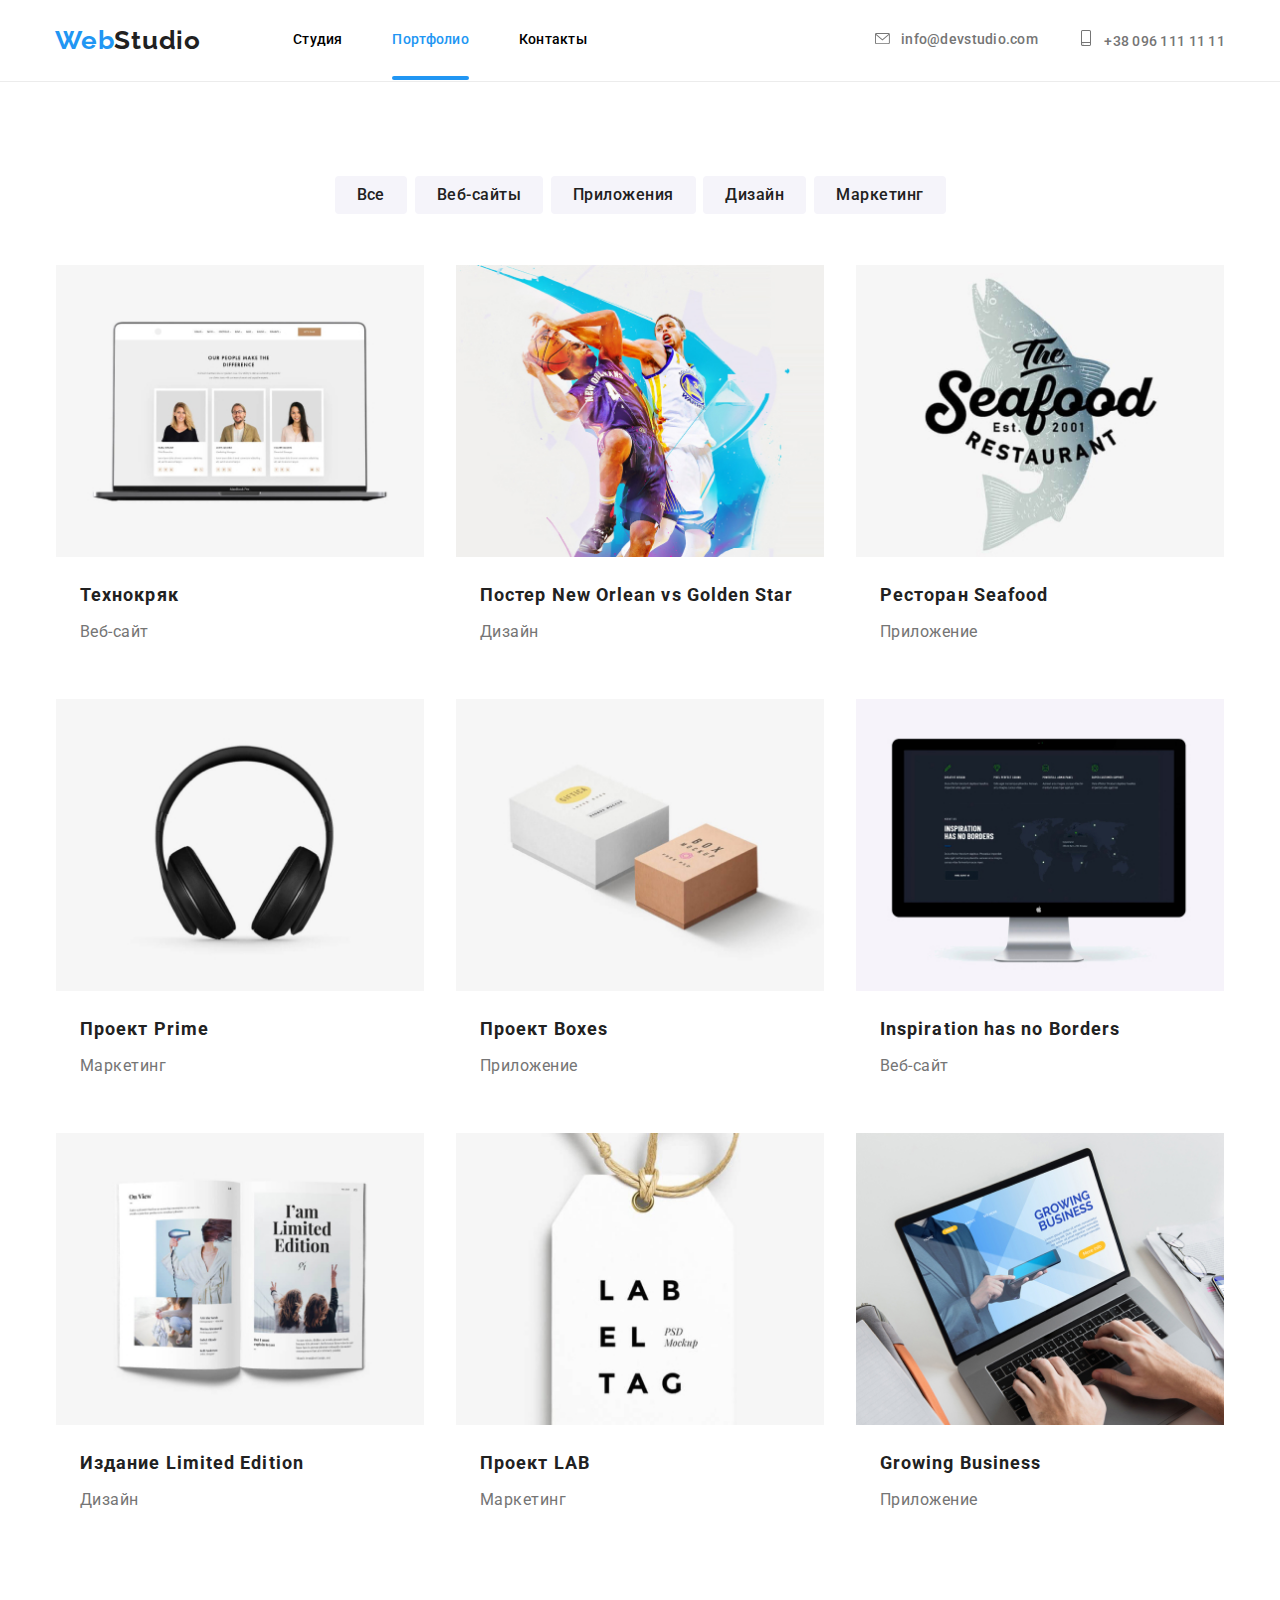
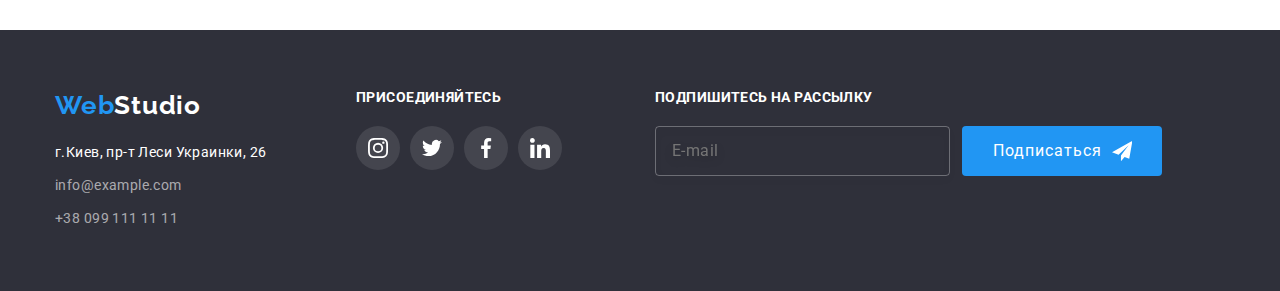
==== commit 18e7433f: "добавлен препроцессор SASS + конкатенация" ====
--- a/portfolio.html
+++ b/portfolio.html
@@ -8,8 +8,8 @@
     <link 
         href="https://fonts.googleapis.com/css2?family=Raleway:wght@700&family=Roboto:wght@400;500;700;900&display=swap"
         rel="stylesheet" />
-    <link rel="stylesheet" href="https://cdnjs.cloudflare.com/ajax/libs/modern-normalize/1.1.0/modern-normalize.min.css">
-    <link rel="stylesheet" href="css/styles.css"/>
+    <!-- <link rel="stylesheet" href="https://cdnjs.cloudflare.com/ajax/libs/modern-normalize/1.1.0/modern-normalize.min.css"> -->
+    <link rel="stylesheet" href="/css/main.min.css"/>
 </head>
 <body>
     <!--шапка-->
--- a/css/main.min.css
+++ b/css/main.min.css
@@ -0,0 +1 @@
+/*! modern-normalize v1.1.0 | MIT License | https://github.com/sindresorhus/modern-normalize */*,::before,::after{-webkit-box-sizing:border-box;box-sizing:border-box}html{line-height:1.15;-webkit-text-size-adjust:100%;-moz-tab-size:4;-o-tab-size:4;tab-size:4}body{margin:0;font-family:system-ui,-apple-system,"Segoe UI",Roboto,Helvetica,Arial,sans-serif,"Apple Color Emoji","Segoe UI Emoji"}hr{height:0;color:inherit}abbr[title]{-webkit-text-decoration:underline dotted;text-decoration:underline dotted}b,strong{font-weight:bolder}code,kbd,samp,pre{font-family:ui-monospace,SFMono-Regular,Consolas,"Liberation Mono",Menlo,monospace;font-size:1em}small{font-size:80%}sub,sup{font-size:75%;line-height:0;position:relative;vertical-align:baseline}sub{bottom:-0.25em}sup{top:-0.5em}table{text-indent:0;border-color:inherit}button,input,optgroup,select,textarea{font-family:inherit;font-size:100%;line-height:1.15;margin:0}button,select{text-transform:none}button,[type=button],[type=reset],[type=submit]{-webkit-appearance:button}::-moz-focus-inner{border-style:none;padding:0}:-moz-focusring{outline:1px dotted ButtonText}:-moz-ui-invalid{box-shadow:none}legend{padding:0}progress{vertical-align:baseline}::-webkit-inner-spin-button,::-webkit-outer-spin-button{height:auto}[type=search]{-webkit-appearance:textfield;outline-offset:-2px}::-webkit-search-decoration{-webkit-appearance:none}::-webkit-file-upload-button{-webkit-appearance:button;font:inherit}summary{display:list-item}body{background-color:#fff;color:var(--primary-text-color);font-family:Roboto,sans-serif;font-style:normal;font-weight:700}section{padding-top:94px;padding-bottom:94px}h1,h2,h3,ul,p{margin:0;padding:0}ul{list-style:none;cursor:pointer}html{-webkit-box-sizing:border-box;box-sizing:border-box}a{text-decoration:none;color:var(--primary-text-color);margin:0;padding:0}img{display:block;width:100%;height:auto;padding:0;margin:0}.container{width:1200px;padding-left:15px;padding-right:15px;margin-left:auto;margin-right:auto}header{border-bottom:1px solid #ececec}.header{display:-webkit-box;display:-ms-flexbox;display:flex;-webkit-box-pack:justify;-ms-flex-pack:justify;justify-content:space-between;-webkit-box-align:center;-ms-flex-align:center;align-items:center;padding-top:25px;padding-bottom:25px}.header__nav{width:532px;display:-webkit-box;display:-ms-flexbox;display:flex;-webkit-box-orient:horizontal;-webkit-box-direction:normal;-ms-flex-direction:row;flex-direction:row;-webkit-box-pack:justify;-ms-flex-pack:justify;justify-content:space-between;-webkit-box-align:center;-ms-flex-align:center;align-items:center}.header__menu,.header__contact{font-family:Roboto,sans-serif;font-weight:500;font-size:14px;line-height:1.14;letter-spacing:.02em}.header__menu{display:-webkit-box;display:-ms-flexbox;display:flex;-webkit-box-orient:horizontal;-webkit-box-direction:normal;-ms-flex-direction:row;flex-direction:row;width:294px;-webkit-box-pack:justify;-ms-flex-pack:justify;justify-content:space-between;padding:0}.header__link{position:relative;-webkit-transition:color 250ms cubic-bezier(0.4, 0, 0.2, 1);transition:color 250ms cubic-bezier(0.4, 0, 0.2, 1)}.header__link:hover,.header__link:focus{color:#2196f3}.header__link--line::after{display:block;content:"";position:absolute;width:100%;height:4px;border-radius:2px;background-color:#2196f3;top:45px}.header__link--color{color:#2196f3}.header__contact{display:-webkit-box;display:-ms-flexbox;display:flex;width:350px;list-style:none;-webkit-box-pack:justify;-ms-flex-pack:justify;justify-content:space-between;-webkit-box-align:center;-ms-flex-align:center;align-items:center;padding:0;margin:0}.header__communication{color:#757575;-webkit-transition:color 250ms cubic-bezier(0.4, 0, 0.2, 1);transition:color 250ms cubic-bezier(0.4, 0, 0.2, 1)}.header__communication:hover,.header__communication:focus{color:#2196f3}.header__icon{display:inline-block;width:16px;height:12px;fill:currentColor;margin-right:10px;padding:0}.header__icon--size{height:16px}.logo{color:#2196f3;display:block;font-family:Raleway,sans-serif;font-size:26px;line-height:1.19;letter-spacing:.03em}.logo--black{color:#212121}.logo--white{color:#fff}.hero{color:#fff;background-color:#2f303a;background-image:-webkit-gradient(linear, left top, right top, from(rgba(47, 48, 58, 0.4)), to(rgba(47, 48, 58, 0.4))),url("/images/hero.jpg");background-image:linear-gradient(to right, rgba(47, 48, 58, 0.4), rgba(47, 48, 58, 0.4)),url("/images/hero.jpg");background-repeat:no-repeat;background-position:center;background-size:cover;background-size:1600px;text-align:center;padding-top:200px;padding-bottom:200px}.hero__item{display:inline-block;width:696px;margin-bottom:30px;color:#fff;font-family:Roboto,sans-serif;font-weight:900;font-size:44px;line-height:1.36;letter-spacing:.06em;text-transform:uppercase}.button-order{color:#fff;background:#2196f3;font-family:Roboto,sans-serif;font-size:16px;line-height:1.88;letter-spacing:.06em;display:block;min-width:200px;height:50px;margin:0 auto;cursor:pointer;border:rgba(0,0,0,0);border-radius:4px;-webkit-transition:color 250ms cubic-bezier(0.4, 0, 0.2, 1),background-color 250ms cubic-bezier(0.4, 0, 0.2, 1);transition:color 250ms cubic-bezier(0.4, 0, 0.2, 1),background-color 250ms cubic-bezier(0.4, 0, 0.2, 1)}.button-order:hover,.button-order:focus{color:#2196f3;background-color:#fff}.button-order:active{color:#2196f3}.quality{padding-bottom:0}.quality__box{display:-webkit-box;display:-ms-flexbox;display:flex;-webkit-box-orient:horizontal;-webkit-box-direction:normal;-ms-flex-direction:row;flex-direction:row;-webkit-box-pack:justify;-ms-flex-pack:justify;justify-content:space-between;padding:0;margin-left:auto;margin-right:auto}.quality__card{width:270px;height:251px}.quality__card::before{display:block;content:"";height:120px;margin-bottom:30px;background:#f5f4fa;border-radius:4px;background-size:70px;background-position:center;background-repeat:no-repeat}.quality__card--antenna::before{background-image:url(/images/antenna.svg)}.quality__card--clock::before{background-image:url(/images/clock.svg)}.quality__card--diagram::before{background-image:url(/images/diagram.svg)}.quality__card--astronaut::before{background-image:url(/images/astronaut.svg)}.quality__title{color:#212121;font-family:Roboto,sans-serif;font-size:14px;line-height:1.14;letter-spacing:.03em;text-transform:uppercase;margin-bottom:10px}.quality__item{color:#757575;font-family:Roboto,sans-serif;font-weight:400;font-size:14px;line-height:1.71;letter-spacing:.03em}.activity__title{color:#212121;font-family:Roboto,sans-serif;font-size:36px;line-height:1.17;text-align:center;letter-spacing:.03em;margin-top:0;margin-bottom:50px}.activity__box{display:-webkit-box;display:-ms-flexbox;display:flex;-webkit-box-orient:horizontal;-webkit-box-direction:normal;-ms-flex-direction:row;flex-direction:row;-webkit-box-pack:justify;-ms-flex-pack:justify;justify-content:space-between;margin-top:50px;margin:0;padding:0}.activity__card{display:-webkit-box;display:-ms-flexbox;display:flex;position:relative}.activity__item{display:-webkit-box;display:-ms-flexbox;display:flex;font-size:14px;line-height:1.14;-webkit-box-align:center;-ms-flex-align:center;align-items:center;-webkit-box-pack:center;-ms-flex-pack:center;justify-content:center;letter-spacing:.03em;text-transform:uppercase;color:#fff;position:absolute;background:rgba(47,48,58,.8);width:100%;height:70px;bottom:0}.team{background-color:#f5f4fa}.team__title{font-family:Roboto,sans-serif;font-size:36px;line-height:1.17;text-align:center;letter-spacing:.03em;margin-top:0;margin-bottom:50px;padding:0}.team__box{display:-webkit-box;display:-ms-flexbox;display:flex;-webkit-box-orient:horizontal;-webkit-box-direction:normal;-ms-flex-direction:row;flex-direction:row;-webkit-box-pack:justify;-ms-flex-pack:justify;justify-content:space-between;width:1170px;margin:0;padding:0}.team__employee{background-color:#fff;width:270px;border-bottom-left-radius:4px;border-bottom-right-radius:4px;-webkit-box-shadow:0px 1px 3px rgba(0,0,0,.12),0px 1px 1px rgba(0,0,0,.14),0px 2px 1px rgba(0,0,0,.2);box-shadow:0px 1px 3px rgba(0,0,0,.12),0px 1px 1px rgba(0,0,0,.14),0px 2px 1px rgba(0,0,0,.2)}.team__card{padding:30px 0}.team__name{color:#212121;font-family:Roboto,sans-serif;font-weight:500;font-size:16px;line-height:1.19;text-align:center;letter-spacing:.03em;margin-top:0;margin-bottom:10px}.team__profession{color:#757575;font-family:Roboto,sans-serif;font-weight:400;font-size:16px;line-height:1.19;text-align:center;letter-spacing:.03em;margin-bottom:16px}.network{display:-webkit-box;display:-ms-flexbox;display:flex;width:206px;-webkit-box-pack:justify;-ms-flex-pack:justify;justify-content:space-between;margin:auto}.network--left{margin-left:0}.network__svg{fill:#afb1b8;background-color:#fff;display:-webkit-box;display:-ms-flexbox;display:flex;width:44px;height:44px;border-radius:50%;-webkit-box-align:center;-ms-flex-align:center;align-items:center;-webkit-box-pack:center;-ms-flex-pack:center;justify-content:center;-webkit-transition:background-color 250ms cubic-bezier(0.4, 0, 0.2, 1),fill 250ms cubic-bezier(0.4, 0, 0.2, 1);transition:background-color 250ms cubic-bezier(0.4, 0, 0.2, 1),fill 250ms cubic-bezier(0.4, 0, 0.2, 1)}.network__svg:hover,.network__svg:active{background-color:#2196f3;fill:#fff}.network__svg--color{fill:#fff;background-color:rgba(255,255,255,.1);-webkit-transition:background-color 250ms cubic-bezier(0.4, 0, 0.2, 1);transition:background-color 250ms cubic-bezier(0.4, 0, 0.2, 1)}.network__svg--color:hover,.network__svg--color:focus{background-color:#2196f3}.network__icon{display:block;width:20px;height:20px}.clients__title{color:#212121;font-family:Roboto,sans-serif;font-size:36px;line-height:1.17;letter-spacing:.03em;text-align:center;margin-bottom:50px}.clients__box{display:-webkit-box;display:-ms-flexbox;display:flex;-webkit-box-pack:justify;-ms-flex-pack:justify;justify-content:space-between;width:1170px;margin:0;padding:0}.clients__site{display:block;width:170px;height:92px;padding:16px 32px;margin:0;background-size:auto;background-position:center;background-color:#fff;border:1px solid #afb1b8;border-radius:4px;fill:#afb1b8;-webkit-transition:border-color 250ms cubic-bezier(0.4, 0, 0.2, 1),fill 250ms cubic-bezier(0.4, 0, 0.2, 1);transition:border-color 250ms cubic-bezier(0.4, 0, 0.2, 1),fill 250ms cubic-bezier(0.4, 0, 0.2, 1)}.clients__site:hover,.clients__site:focus{fill:#2196f3;border-color:#2196f3}.clients__icon{width:106px;height:60px}footer{background-color:#2f303a}.footer{display:-webkit-box;display:-ms-flexbox;display:flex;padding-top:60px;padding-bottom:60px}.footer__box{margin-right:70px}.footer__address{font-style:normal;display:inline-block;width:231px;margin:0;margin-top:20px;padding:0}.footer__address>li{margin-bottom:9px}.footer__address>li:last-child{margin-bottom:0}.footer__contact{color:#fff;font-family:Roboto,sans-serif;font-weight:400;font-size:14px;line-height:1.71;letter-spacing:.03em;-webkit-transition:color 250ms cubic-bezier(0.4, 0, 0.2, 1);transition:color 250ms cubic-bezier(0.4, 0, 0.2, 1)}.footer__contact--color{color:rgba(255,255,255,.6)}.footer__contact:hover,.footer__contact:focus{color:#2196f3}.footer__title{color:#fff;font-family:"Roboto" sans-serif;font-size:14px;line-height:1.14;letter-spacing:.03em;text-transform:uppercase;margin-bottom:20px}.footer__form{margin-left:93px}.footer__subscrib{display:-webkit-box;display:-ms-flexbox;display:flex;height:50px}.footer__input{color:rgba(255,255,255,.6);background-color:rgba(0,0,0,0);list-style:none;font-weight:400;font-size:16px;line-height:1,25;letter-spacing:.03em;width:295px;height:50px;padding:15px 16px;margin-right:12px;border:1px solid rgba(255,255,255,.3);-webkit-filter:drop-shadow(0px 4px 4px rgba(0, 0, 0, 0.15));filter:drop-shadow(0px 4px 4px rgba(0, 0, 0, 0.15));border-radius:4px;-webkit-transition:border-color 250ms cubic-bezier(0.4, 0, 0.2, 1);transition:border-color 250ms cubic-bezier(0.4, 0, 0.2, 1)}.footer__input:focus{color:#2196f3;border-color:#2196f3}.footer__button{color:#fff;font-size:16px;line-height:1.88;letter-spacing:.06em;background:#2196f3;border-radius:4px;border-color:rgba(0,0,0,0);cursor:pointer;display:-webkit-box;display:-ms-flexbox;display:flex;-webkit-box-align:center;-ms-flex-align:center;align-items:center;text-align:left;width:200px;height:50px;padding:10px 28px 10px 29px;-webkit-transition:-webkit-box-shadow 250ms cubic-bezier(0.4, 0, 0.2, 1);transition:-webkit-box-shadow 250ms cubic-bezier(0.4, 0, 0.2, 1);transition:box-shadow 250ms cubic-bezier(0.4, 0, 0.2, 1);transition:box-shadow 250ms cubic-bezier(0.4, 0, 0.2, 1), -webkit-box-shadow 250ms cubic-bezier(0.4, 0, 0.2, 1)}.footer__subscrib:hover{-webkit-box-shadow:0px 4px 4px rgba(0,0,0,.15);box-shadow:0px 4px 4px rgba(0,0,0,.15)}.footer__icon{width:24px;height:24px;margin-left:10px;fill:#fff}.backdrop{position:fixed;top:0;left:0;width:100%;height:100%;background-color:rgba(0,0,0,.2);opacity:1;-webkit-transition:opacity 250ms cubic-bezier(0.4, 0, 0.2, 1);transition:opacity 250ms cubic-bezier(0.4, 0, 0.2, 1)}.backdrop.is-hidden{opacity:0;pointer-events:none}.modal{position:absolute;width:528px;height:581px;background:#fff;-webkit-box-shadow:0px 1px 3px rgba(0,0,0,.12),0px 1px 1px rgba(0,0,0,.14),0px 2px 1px rgba(0,0,0,.2);box-shadow:0px 1px 3px rgba(0,0,0,.12),0px 1px 1px rgba(0,0,0,.14),0px 2px 1px rgba(0,0,0,.2);border-radius:4px;top:50%;left:50%;-webkit-transform:translate(-50%, -50%) scale(1);transform:translate(-50%, -50%) scale(1);-webkit-transition:-webkit-transform 250ms cubic-bezier(0.4, 0, 0.2, 1);transition:-webkit-transform 250ms cubic-bezier(0.4, 0, 0.2, 1);transition:transform 250ms cubic-bezier(0.4, 0, 0.2, 1);transition:transform 250ms cubic-bezier(0.4, 0, 0.2, 1), -webkit-transform 250ms cubic-bezier(0.4, 0, 0.2, 1);padding:40px}.backdrop.is-hidden .modal{-webkit-transform:translate(-50%, -50%) scale(0.9);transform:translate(-50%, -50%) scale(0.9)}.modal__close{display:block;position:absolute;cursor:pointer;width:30px;height:30px;border-radius:50%;border:1px solid rgba(0,0,0,.1);top:8px;right:8px}.modal__icon{position:relative;width:11px;height:11px;fill:#000;-webkit-box-align:center;-ms-flex-align:center;align-items:center;-webkit-box-pack:center;-ms-flex-pack:center;justify-content:center}.modal__title{font-size:20px;line-height:1.15;letter-spacing:.03em;color:#212121;text-align:center;margin-bottom:30px}.modal__form{display:block;position:relative;width:100%;height:40px;margin-bottom:28px}input,textarea{-webkit-appearance:none;-moz-appearance:none;appearance:none;outline:none;border:none}.modal__input{display:block;width:100%;height:100%;border:1px solid rgba(33,33,33,.2);border-radius:4px;padding:11px 11px 11px 42px;font-weight:400;font-size:14px;line-height:1.14;letter-spacing:.01em;color:rgba(117,117,117,.5);-webkit-transition:border-color 250ms cubic-bezier(0.4, 0, 0.2, 1);transition:border-color 250ms cubic-bezier(0.4, 0, 0.2, 1)}.modal__input:focus{border-color:#2196f3;color:#2196f3}.modal__item{display:block;position:absolute;font-weight:400;font-size:12px;line-height:1.17;letter-spacing:.01em;color:#757575;top:50%;left:42px;-webkit-transform:translateY(-50%);transform:translateY(-50%);-webkit-transition:-webkit-transform 250ms cubic-bezier(0.4, 0, 0.2, 1);transition:-webkit-transform 250ms cubic-bezier(0.4, 0, 0.2, 1);transition:transform 250ms cubic-bezier(0.4, 0, 0.2, 1);transition:transform 250ms cubic-bezier(0.4, 0, 0.2, 1), -webkit-transform 250ms cubic-bezier(0.4, 0, 0.2, 1)}.modal__input:not(:-moz-placeholder-shown)+.modal__item{transform:translate(-42px, -40px)}.modal__input:not(:-ms-input-placeholder)+.modal__item{transform:translate(-42px, -40px)}.modal__input:focus+.modal__item,.modal__input:not(:placeholder-shown)+.modal__item{-webkit-transform:translate(-42px, -40px);transform:translate(-42px, -40px)}.modal__svg{display:block;width:18px;height:18px;position:absolute;left:12px;top:11px;-webkit-transition:fill 250ms cubic-bezier(0.4, 0, 0.2, 1);transition:fill 250ms cubic-bezier(0.4, 0, 0.2, 1)}.modal__input:focus~.modal__svg{fill:#2196f3}.textarea{display:block;position:relative;width:100%;height:120px;margin-bottom:25px}textarea{resize:none;border:1px solid rgba(33,33,33,.2);border-radius:4px;width:100%;height:100%;padding:12px 16px;-webkit-transition:color 250ms cubic-bezier(0.4, 0, 0.2, 1);transition:color 250ms cubic-bezier(0.4, 0, 0.2, 1);-webkit-transition:border-color 250ms cubic-bezier(0.4, 0, 0.2, 1);transition:border-color 250ms cubic-bezier(0.4, 0, 0.2, 1)}textarea:focus{color:#2196f3;border-color:#2196f3}.textarea__item{display:block;position:absolute;font-weight:400;font-size:12px;line-height:1.17;letter-spacing:.01em;color:#757575;top:-18px;left:0}.checkbox{font-weight:400;font-size:14px;line-height:1.71;letter-spacing:.03em;color:#757575;display:-webkit-box;display:-ms-flexbox;display:flex;-webkit-box-pack:center;-ms-flex-pack:center;justify-content:center;-webkit-box-align:center;-ms-flex-align:center;align-items:center}.checkbox--color{margin-left:4px;color:#2196f3;text-decoration:underline}.checkbox__icon{--webkit-appearance: none;--moz-appearance: none;-webkit-appearance:none;-moz-appearance:none;appearance:none}.checkbox__svg{display:inline-block;content:"";width:16px;height:15px;border:1px solid #212121;border-radius:2px;margin-right:8px}.checkbox__icon:checked+.checkbox__svg{background-size:contain;background-color:#2196f3;background-image:url(../images/ticks.svg);border-color:rgba(0,0,0,0);fill:#fff}.modal__submit{display:block;width:200px;height:50px;margin:30px auto 0 auto;cursor:pointer;font-size:16px;line-height:1.88;letter-spacing:.06em;color:#fff;background-color:#2196f3;border-color:rgba(0,0,0,0);-webkit-box-shadow:0px 4px 4px rgba(0,0,0,.15);box-shadow:0px 4px 4px rgba(0,0,0,.15);border-radius:4px}.filter__title{color:#212121;font-size:0;margin:0;padding:0}.filter__box{max-width:611px;display:-webkit-box;display:-ms-flexbox;display:flex;-webkit-box-orient:horizontal;-webkit-box-direction:normal;-ms-flex-direction:row;flex-direction:row;-webkit-box-pack:justify;-ms-flex-pack:justify;justify-content:space-between;margin-left:auto;margin-right:auto;margin-top:0;margin-bottom:50px;padding:0}.filter__button{color:#212121;background:#f5f4fa;font-family:Roboto,sans-serif;font-size:16px;font-weight:500;line-height:1.62;letter-spacing:.03em;display:block;cursor:pointer;padding:6px 22px;border:rgba(0,0,0,0);border-radius:4px;-webkit-transition:color 250ms cubic-bezier(0.4, 0, 0.2, 1),background-color 250ms cubic-bezier(0.4, 0, 0.2, 1),-webkit-box-shadow 250ms cubic-bezier(0.4, 0, 0.2, 1);transition:color 250ms cubic-bezier(0.4, 0, 0.2, 1),background-color 250ms cubic-bezier(0.4, 0, 0.2, 1),-webkit-box-shadow 250ms cubic-bezier(0.4, 0, 0.2, 1);transition:color 250ms cubic-bezier(0.4, 0, 0.2, 1),background-color 250ms cubic-bezier(0.4, 0, 0.2, 1),box-shadow 250ms cubic-bezier(0.4, 0, 0.2, 1);transition:color 250ms cubic-bezier(0.4, 0, 0.2, 1),background-color 250ms cubic-bezier(0.4, 0, 0.2, 1),box-shadow 250ms cubic-bezier(0.4, 0, 0.2, 1),-webkit-box-shadow 250ms cubic-bezier(0.4, 0, 0.2, 1)}.filter__button:hover,.filter__button:focus{color:#fff;background-color:#2196f3;-webkit-box-shadow:inset 0px 3px 1px rgba(0,0,0,.1),0px 1px 2px rgba(0,0,0,.08),0px 2px 2px rgba(0,0,0,.12);box-shadow:inset 0px 3px 1px rgba(0,0,0,.1),0px 1px 2px rgba(0,0,0,.08),0px 2px 2px rgba(0,0,0,.12)}.work{display:-webkit-box;display:-ms-flexbox;display:flex;width:1170px;-ms-flex-wrap:wrap;flex-wrap:wrap;margin-bottom:0;padding:0}.work__box{display:block;width:370px;height:404px;margin-left:0;margin-right:30px;margin-top:0;margin-bottom:30px;padding:0;background-color:#fff;border:1px solid #fff;-webkit-transition:-webkit-box-shadow 250ms cubic-bezier(0.4, 0, 0.2, 1);transition:-webkit-box-shadow 250ms cubic-bezier(0.4, 0, 0.2, 1);transition:box-shadow 250ms cubic-bezier(0.4, 0, 0.2, 1);transition:box-shadow 250ms cubic-bezier(0.4, 0, 0.2, 1), -webkit-box-shadow 250ms cubic-bezier(0.4, 0, 0.2, 1)}.work__box:nth-child(3n){margin-right:0}.work__box:nth-last-child(-n+3){margin-bottom:0}.work__link{display:block}.work__window{display:block;position:relative;overflow:hidden}.work__card{display:block;position:absolute;width:370px;height:294px;padding:64px 24px;top:0;left:0;background-color:rgba(33,150,243,.9);opacity:0;-webkit-transform:translateY(100%);transform:translateY(100%);-webkit-transition:opacity 250ms cubic-bezier(0.4, 0, 0.2, 1),-webkit-transform 250ms cubic-bezier(0.4, 0, 0.2, 1);transition:opacity 250ms cubic-bezier(0.4, 0, 0.2, 1),-webkit-transform 250ms cubic-bezier(0.4, 0, 0.2, 1);transition:opacity 250ms cubic-bezier(0.4, 0, 0.2, 1),transform 250ms cubic-bezier(0.4, 0, 0.2, 1);transition:opacity 250ms cubic-bezier(0.4, 0, 0.2, 1),transform 250ms cubic-bezier(0.4, 0, 0.2, 1),-webkit-transform 250ms cubic-bezier(0.4, 0, 0.2, 1);-webkit-box-shadow:none;box-shadow:none}.work__link:hover .work__card,.work__link:focus .work__card{opacity:1;-webkit-transform:translateY(0%);transform:translateY(0%);-webkit-box-shadow:0px 1px 1px rgba(0,0,0,.12),0px 4px 4px rgba(0,0,0,.06),1px 4px 6px rgba(0,0,0,.16);box-shadow:0px 1px 1px rgba(0,0,0,.12),0px 4px 4px rgba(0,0,0,.06),1px 4px 6px rgba(0,0,0,.16)}.work__card .work__overlay{font-weight:400;font-size:18px;line-height:1.56;letter-spacing:.03em;color:#fff}.work__text{padding:20px 24px}.work__title{color:#212121;font-family:Roboto,sans-serif;font-size:18px;line-height:2;letter-spacing:.06em;padding:0;margin-bottom:4px}.work__item{color:#757575;font-family:Roboto,sans-serif;font-weight:400;font-size:16px;line-height:1.88;letter-spacing:.03em;margin:0;padding:0}/*# sourceMappingURL=main.min.css.map */